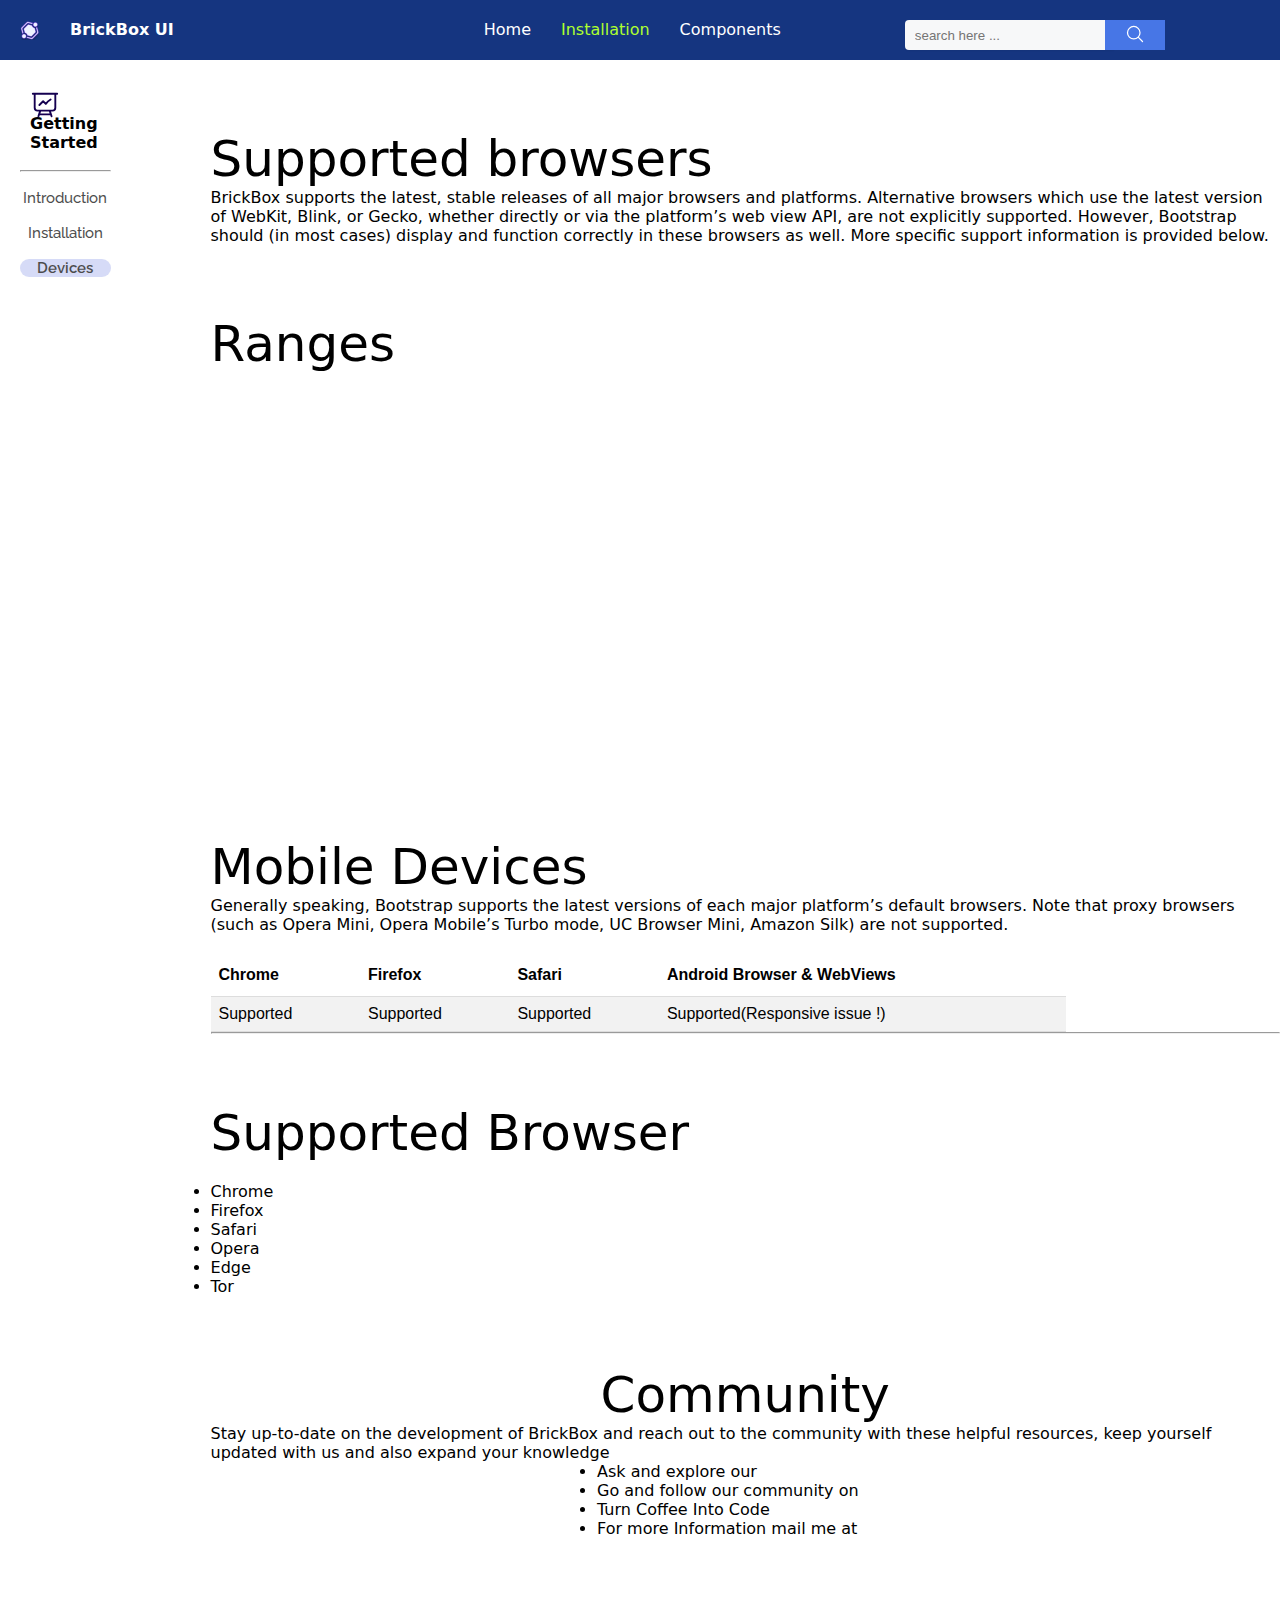
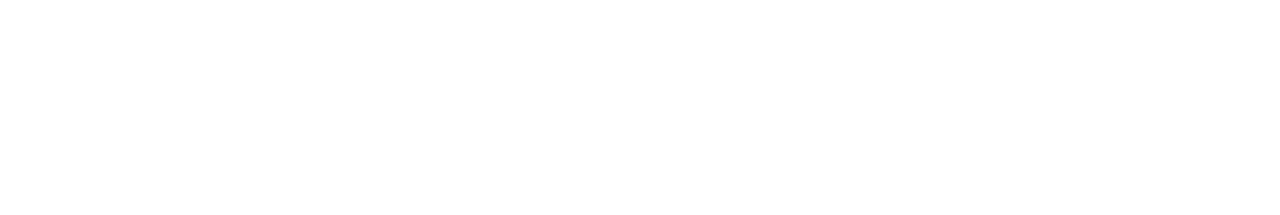
==== Devices.html @ d851321b "main" ====
<!DOCTYPE html>
<html lang="en">
<head>
    <meta charset="UTF-8">
    <meta http-equiv="X-UA-Compatible" content="IE=edge">
    <meta name="viewport" content="width=device-width, initial-scale=1.0">
    <title>Installation</title>
    <link href="styles/Install.css" rel = stylesheet>
</head>
<body>
    
    <div class="lowercontainer" id="lowercontainer">
        <ul class="flex">
            <li><img src="Images/logo.png" class="svg"></li>  
            <li class="list" style="font-weight: 700;"><bold>BrickBox UI</bold></li>
            <li class="listx" > Home</li>
            <li class="list" style="color:greenyellow" > Installation</li>
            <li class="list"> Components</li> 
            <li class="listy"><input placeholder="search here ... "></li>
            <li ><button class="searchbtn"><svg xmlns="http://www.w3.org/2000/svg" fill="none" viewBox="0 0 24 24" stroke-width="1.5" stroke="currentColor" class="svg">
                <path stroke-linecap="round" stroke-linejoin="round" d="M21 21l-5.197-5.197m0 0A7.5 7.5 0 105.196 5.196a7.5 7.5 0 0010.607 10.607z" />
              </svg>
              </button></li>
            </ul>
            </div>
        
            <div class="mobileview" id="mobileview">
                <ul class="flex">
                    <li><img src="Images/logo.png" class="mobilesvg"></li>  
                    <li class="list" style="font-weight: 700; margin-top: 7px; font-size: 20px;"><bold>BrickBox UI</bold></li>
                    <li class="list" style="margin-top: 7px;"><button class="searchbtnx" onclick="toggle()"><svg xmlns="http://www.w3.org/2000/svg" fill="none" viewBox="0 0 24 24" stroke-width="1.5" stroke="currentColor" class="svgx">
                        <path stroke-linecap="round" stroke-linejoin="round" d="M3.75 5.25h16.5m-16.5 4.5h16.5m-16.5 4.5h16.5m-16.5 4.5h16.5" />
                      </svg>
                      </button></li>
                    </ul>
                    <ul class="menubar" id="menubar">
                <li > <button onclick="closes()"  class="searchbtn"> <svg xmlns="http://www.w3.org/2000/svg" fill="none" viewBox="0 0 24 24" stroke-width="1.5" stroke="currentColor" class="svg">
                    <path stroke-linecap="round" stroke-linejoin="round" d="M6 18L18 6M6 6l12 12" />
                  </svg>
                  </button>   </li>

                        <li class="list listtop" > Home</li>
            <li class="list listtop" style="color: greenyellow;" > Installation</li>
            <li class="list listtop"> Components</li> 
                    </ul>
        
            </div>

        </div>
<div class="mainbox">
    <div class="sidebox">

<ul class="fle">
    <li class="sidelist">  <svg xmlns="http://www.w3.org/2000/svg" fill="none" viewBox="0 0 24 24" stroke-width="1.5" stroke="black" class="svg1">
        <path stroke-linecap="round" stroke-linejoin="round" d="M3.75 3v11.25A2.25 2.25 0 006 16.5h2.25M3.75 3h-1.5m1.5 0h16.5m0 0h1.5m-1.5 0v11.25A2.25 2.25 0 0118 16.5h-2.25m-7.5 0h7.5m-7.5 0l-1 3m8.5-3l1 3m0 0l.5 1.5m-.5-1.5h-9.5m0 0l-.5 1.5m.75-9l3-3 2.148 2.148A12.061 12.061 0 0116.5 7.605" />
      </svg>
        Getting Started</li>  
   <br>
    <hr>
    <a href="welcome.html" class="linksss">
    <li class="list2 ">Introduction</li></a>
    <a href="install.html" class="linksss">
      <li class="list2 ">Installation
      </li></a>
      <a href="devices.html" class="linksss">
        <li class="list2 active">Devices 
        </li></a>


</ul>


 </div>


 <div class="rightbox">


<h1 class="heropara">Supported browsers </h1>
<p1 class="btnpara">BrickBox supports the latest, stable releases of all major browsers and platforms.

  Alternative browsers which use the latest version of WebKit, Blink, or Gecko, whether directly or via the platform’s web view API, are not explicitly supported. However, Bootstrap should (in most cases) display and function correctly in these browsers as well. More specific support information is provided below.</p1>




 <h1 class="heropara"> Ranges</h1>
 <iframe
  src="https://carbon.now.sh/embed?bg=rgba%28255%2C255%2C255%2C1%29&t=base16-light&wt=none&l=htmlmixed&width=680&ds=false&dsyoff=20px&dsblur=68px&wc=true&wa=true&pv=56px&ph=56px&ln=false&fl=1&fm=Fantasque+Sans+Mono&fs=14px&lh=133%25&si=false&es=2x&wm=false&code=%2523%2520https%253A%252F%252Fgithub.com%252Fbrowserslist%252Fbrowserslist%2523readme%250A%250A%253E%253D%25200.5%2525%250Alast%25202%2520major%2520versions%250Anot%2520dead%250AChrome%2520%253E%253D%252060%250AFirefox%2520%253E%253D%252060%250AFirefox%2520ESR%250AiOS%2520%253E%253D%252012%250ASafari%2520%253E%253D%252012%250Anot%2520Explorer%2520%253C%253D%252011"
  style="width: 534px; height: 391px; border:0; transform: scale(1); overflow:hidden;"
  sandbox="allow-scripts allow-same-origin">
</iframe>


<h1 class="heropara">Mobile Devices</h1>
<p1 class="btnpara">Generally speaking, Bootstrap supports the latest versions of each major platform’s default browsers. Note that proxy browsers (such as Opera Mini, Opera Mobile’s Turbo mode, UC Browser Mini, Amazon Silk) are not supported.</p1>
<table id="tables">
  <tr>
    <th>Chrome</th>
    <th>Firefox</th>
    <th>Safari</th>
    <th>Android Browser & WebViews</th>
    
  </tr>
  <tr>
  <td>Supported</td>
  <td>Supported</td>
  <td>Supported</td>
  <td>Supported(Responsive issue !)</td>
    
  </tr>
  <tr>
      </tr>
  </table>
<hr>
<h1 class="heropara">Supported Browser</h1>
<ul style = "margin-top: 20px;">
<li class="btnpara">Chrome</li>
<li class="btnpara  ">Firefox</li>
<li class="btnpara">Safari</li>
<li class="btnpara">Opera</li>
<li class="btnpara">Edge</li>
<li class="btnpara">Tor</li>

</ul>
<div class="item2">
  <h1 class="heropara"> Community</h1>
  <p1 class="btnpara"> Stay up-to-date on the development of BrickBox and reach out to the community with these helpful resources, keep yourself updated with us and also expand your knowledge</p1>
  <ul class="btnpara">
      <li class="listy">Ask and explore our  <a href="https://github.com/sakshamvedi/brickbox" class="link">GitHub</a></li>
      <li class="listy">Go and follow our community on <a href="https://www.linkedin.com/company/hackscript/">Linkedin</a></li>
      <li class="listy"> Turn Coffee Into Code</li>
      <li class="listy"> For more Information mail me at <a href="mailto:sakshamvedi@gmail.com">sakshamvedi</a></li>
  </ul>

  <a href="https://www.linkedin.com/company/hackscript/">
      <img src="Images/linkedin.gif" class="imgy">
  </a>
</div>



</div>




</body>
</html>
---- styles/Install.css ----
@import url('https://fonts.googleapis.com/css2?family=Raleway&display=swap');

*{
    margin: 0px;
    padding: 0px;
}

.lowercontainer
{   
    background-color: #153580;
    color: white;
    width: 100%;
    height: 60px;   
    
}
.flex{
    display: flex;
    list-style: none;
    padding: 20px;
}
.list{
    margin-left: 30px;
    font-family: system-ui, -apple-system, BlinkMacSystemFont, 'Segoe UI', Roboto, Oxygen, Ubuntu, Cantarell, 'Open Sans', 'Helvetica Neue', sans-serif;
}

.listx{
    margin-left: 25%;
    font-family: system-ui, -apple-system, BlinkMacSystemFont, 'Segoe UI', Roboto, Oxygen, Ubuntu, Cantarell, 'Open Sans', 'Helvetica Neue', sans-serif;
}


.list:hover{
     color: #38E54D;
     cursor: pointer;
    
}

.listy{
    margin-left: 10%;
    font-family: system-ui, -apple-system, BlinkMacSystemFont, 'Segoe UI', Roboto, Oxygen, Ubuntu, Cantarell, 'Open Sans', 'Helvetica Neue', sans-serif;
}

input{
    background: #F7F8F9;
    padding-left: 5%;
box-shadow: 0px 1px 2px rgba(0, 0, 0, 0.05);
border-radius: 4px;
border: none;
width: 200px;
height: 30px;
}

.searchbtn{
    border: none;
    width: 60px;
height: 30px;
    background: #4776E6;
    color: white;
}
.searchbtnx{
    border: none;
    width: 60px;
height: 30px;
    background:#153580;
    color: white;
}
.svgx{
    width: 60px;
height: 30px;
}

#mobileview{
    display: none;
}

.mobileview{
    background-color: #153580;
    color: #dfe8ff;
    height: fit-content;
    width: 100%;
    box-shadow: rgba(255, 255, 255, 0.1) 0px 1px 1px 0px inset, rgba(50, 50, 93, 0.25) 0px 50px 100px -20px, rgba(0, 0, 0, 0.3) 0px 30px 60px -30px;
}

.mobilesvg{
    height: 40px;
    width: 40px;
    margin-left: 60px;
 
}
.svg{
    height: 20px;
    width: 20px;
    color: white;
    font-family: system-ui, -apple-system, BlinkMacSystemFont, 'Segoe UI', Roboto, Oxygen, Ubuntu, Cantarell, 'Open Sans', 'Helvetica Neue', sans-serif;
}


#menubar{
    display: none;
}



.menubar{
    list-style: none;
     display: flex;
     padding-left: 100px;
     transition: 1.5s;
}

.listtop{
    margin-top: 10px;
}

.herocontainer{
    display: flex;
    flex-wrap: wrap;
}

@media only screen and (max-width: 600px) {

    #lowercontainer{
        display: none;
    
    }
    #uppercontainer{
        display: none;
    }
    
    #mobileview{
        display: block;
    }
}    


.mainbox{
    display: flex;
    background-color: white;
  
}

.sidebox{
    background-color: white;
    display: flex;
    flex-direction: column;
    width: 30%;
    overflow-y: scroll;
}
.itembox{
    width: 100%;
    height: fit-content;
    margin-left: 50px;
}


.fle{
    margin: 20px;
    display: block;
    list-style-type: none;
    
}

.sidelist{
    font-weight: 600;
    margin-left: 10px;

    font-family: system-ui, -apple-system, BlinkMacSystemFont, 'Segoe UI', Roboto, Oxygen, Ubuntu, Cantarell, 'Open Sans', 'Helvetica Neue', sans-serif;
}

.svg1{
    height: 30px;
     position: relative;
     top: 10px;
   stroke: #150050;
}
.list2{
    display: flex;
    flex-direction: column;
    align-items: center;
    justify-content: center;
    margin-top: 17px;
    font-size:15px;
    font-weight: 500;
    opacity: 0.7;
    font-family: 'Raleway', sans-serif;
}
.list2:hover{
    background-color: #c6cdf4;
     color:black;
     height: 20px;
     border-radius: 20px;
     cursor: pointer;
}


.intro{

    margin-left: 20%;
}

.img{
    height: 250px;
    width: 250px;
}



.item1{
    display: flex;
    
}
.heropara{
    margin-top: 70px;
    font-size: 50px;
    font-weight: 300;
    font-family: system-ui, -apple-system, BlinkMacSystemFont, 'Segoe UI', Roboto, Oxygen, Ubuntu, Cantarell, 'Open Sans', 'Helvetica Neue', sans-serif;
}

.btnpara{
    font-weight: 200;
    font-family: system-ui, -apple-system, BlinkMacSystemFont, 'Segoe UI', Roboto, Oxygen, Ubuntu, Cantarell, 'Open Sans', 'Helvetica Neue', sans-serif;
}
.item2{
    align-items: center;
    display: flex;
    flex-direction: column;
    align-items: center;
    justify-content: center;
    width: 100%;
}


.active{
    background-color: #c6cdf4;
    font-weight: 600;
    border-radius: 20px;
}

.imgx{
    margin-left: 20%;
}

.imgy{
    
    height: 150px;
    padding: 2px;
    margin-top: 20px;
}

.listy1{
    margin-left: -20px;
    font-weight: 200;
    font-family: 'Trebuchet MS', 'Lucida Sans Unicode', 'Lucida Grande', 'Lucida Sans', Arial, sans-serif;
}


.rightbox{
     margin-left: 80px;
     margin-bottom: 80px;
     
}
.flexm{
    margin-top: 20px;
}

.linksss{
    color: black;
    text-decoration: none;
}

#tables {
    margin-top: 20px;
    font-family: 'Trebuchet MS', 'Lucida Sans Unicode', 'Lucida Grande', 'Lucida Sans', Arial, sans-serif;
    border-collapse: collapse;
    width: 80%;
  }
  
  #tables td, #tables th {
    border-bottom: 1px solid #ddd;
    padding: 8px;
  }
  
  #tables tr:nth-child(even){background-color: #f2f2f2;}
  
  #tables tr:hover {background-color: #ddd;}
  
  #tables th {
    padding-top: 12px;
    padding-bottom: 12px;
    text-align: left;   
    color: black;
  }


a{
    color: white;
    text-decoration: none;
}

.active1{
    font-weight: 500;
}
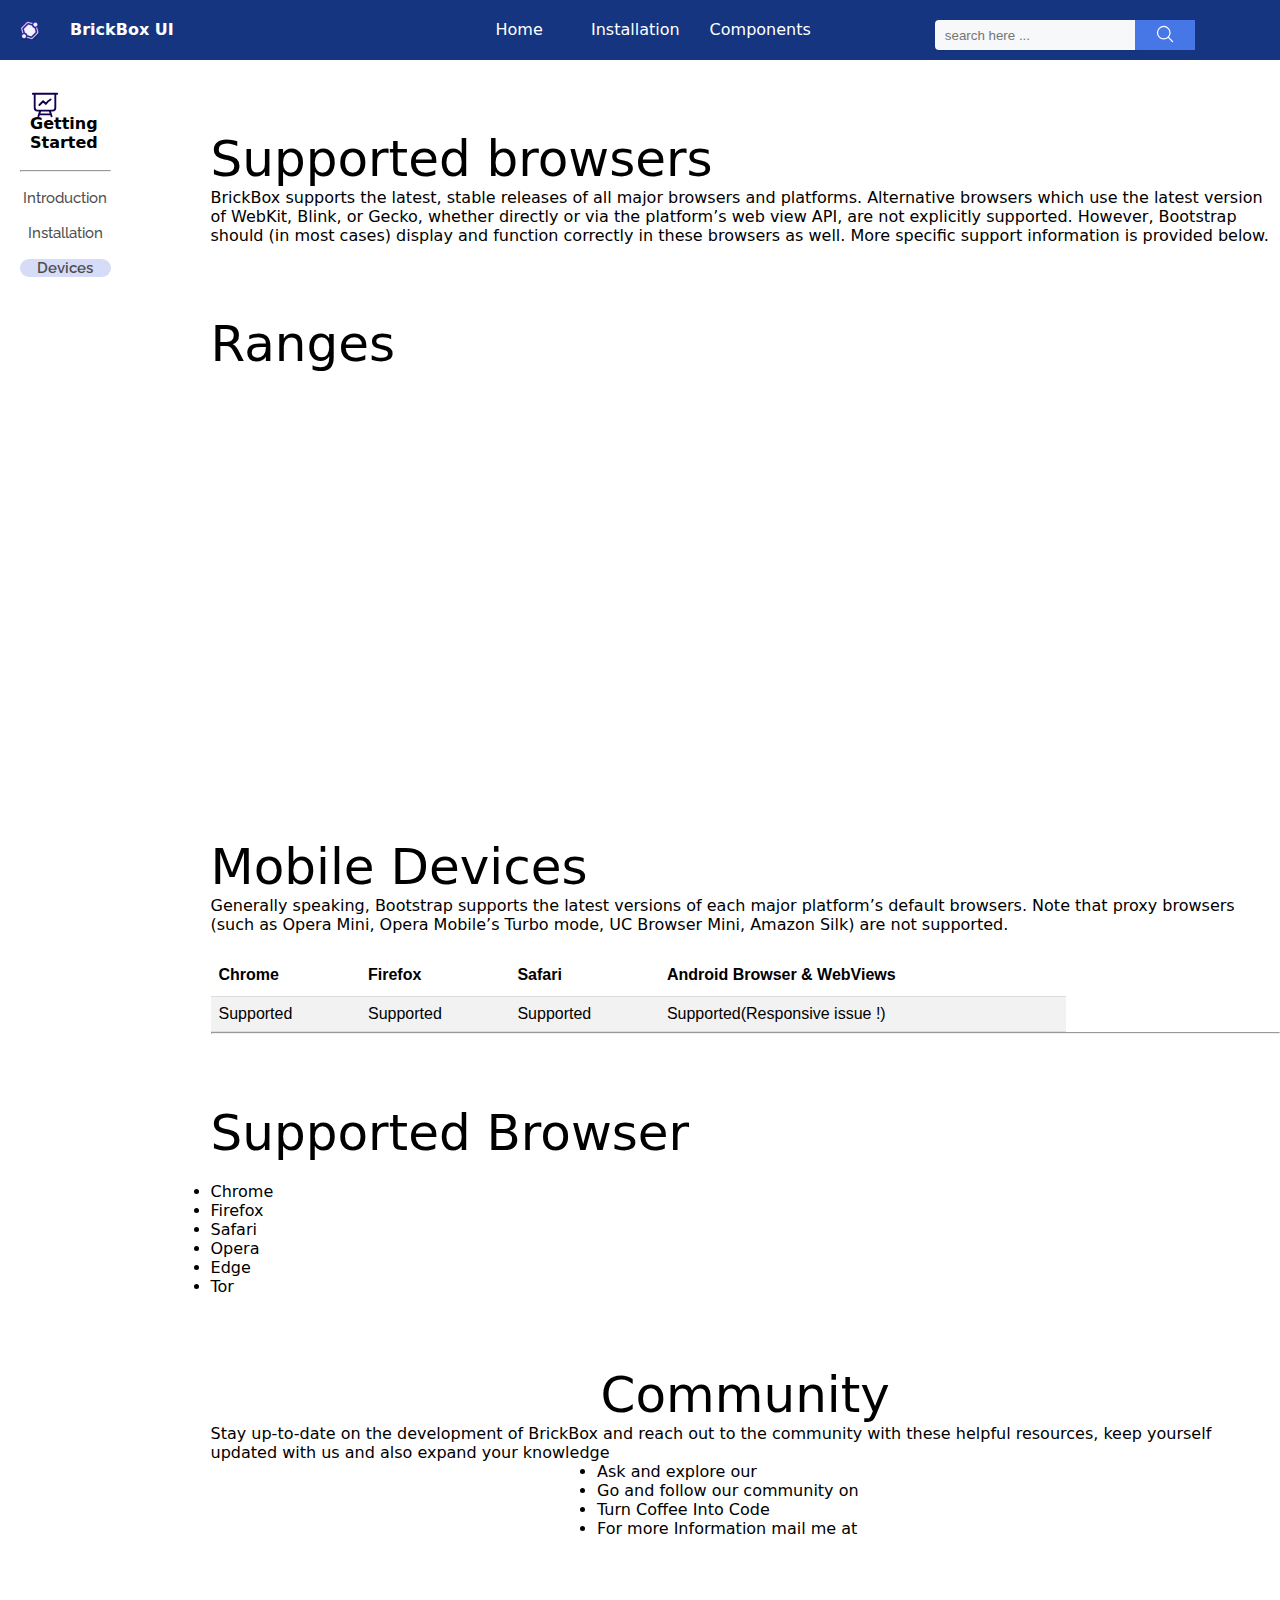
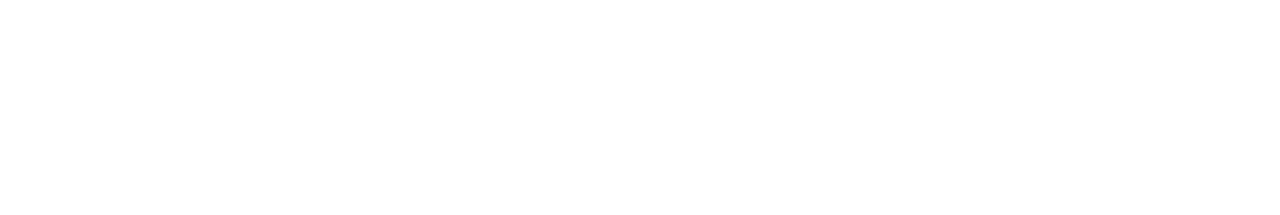
==== commit 54e56d53: "main" ====
--- a/Devices.html
+++ b/Devices.html
@@ -13,8 +13,10 @@
         <ul class="flex">
             <li><img src="Images/logo.png" class="svg"></li>  
             <li class="list" style="font-weight: 700;"><bold>BrickBox UI</bold></li>
-            <li class="listx" > Home</li>
-            <li class="list" style="color:greenyellow" > Installation</li>
+            <a href="index.html" class="listx">
+              <li class="listx" > Home</li></a>
+              <a href="welcome.html" class="list">
+              <li class="list" > Installation</li></a>
             <li class="list"> Components</li> 
             <li class="listy"><input placeholder="search here ... "></li>
             <li ><button class="searchbtn"><svg xmlns="http://www.w3.org/2000/svg" fill="none" viewBox="0 0 24 24" stroke-width="1.5" stroke="currentColor" class="svg">
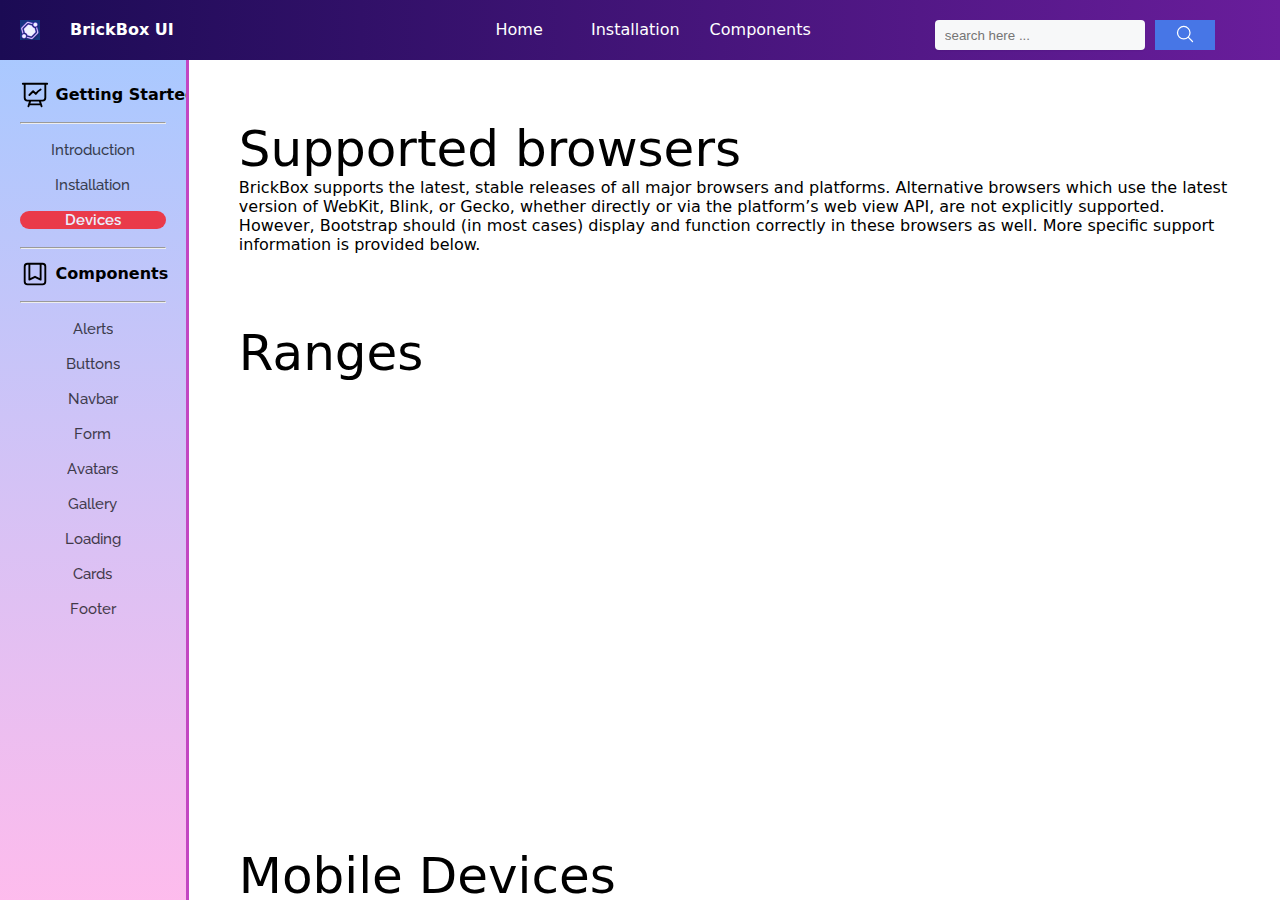
==== commit 45dbb1d7: "main" ====
--- a/Devices.html
+++ b/Devices.html
@@ -4,78 +4,133 @@
     <meta charset="UTF-8">
     <meta http-equiv="X-UA-Compatible" content="IE=edge">
     <meta name="viewport" content="width=device-width, initial-scale=1.0">
-    <title>Installation</title>
+    <link rel="preconnect" href="https://fonts.gstatic.com" crossorigin>
     <link href="styles/Install.css" rel = stylesheet>
+    <title>Testing</title>
+   
 </head>
 <body>
-    
-    <div class="lowercontainer" id="lowercontainer">
-        <ul class="flex">
-            <li><img src="Images/logo.png" class="svg"></li>  
-            <li class="list" style="font-weight: 700;"><bold>BrickBox UI</bold></li>
-            <a href="index.html" class="listx">
-              <li class="listx" > Home</li></a>
-              <a href="welcome.html" class="list">
-              <li class="list" > Installation</li></a>
-            <li class="list"> Components</li> 
-            <li class="listy"><input placeholder="search here ... "></li>
-            <li ><button class="searchbtn"><svg xmlns="http://www.w3.org/2000/svg" fill="none" viewBox="0 0 24 24" stroke-width="1.5" stroke="currentColor" class="svg">
-                <path stroke-linecap="round" stroke-linejoin="round" d="M21 21l-5.197-5.197m0 0A7.5 7.5 0 105.196 5.196a7.5 7.5 0 0010.607 10.607z" />
-              </svg>
-              </button></li>
-            </ul>
+    <!DOCTYPE html>
+    <html lang="en">
+    <head>
+        <meta charset="UTF-8">
+        <meta http-equiv="X-UA-Compatible" content="IE=edge">
+        <meta name="viewport" content="width=device-width, initial-scale=1.0">
+        <title>Installation</title>
+        <link href="styles/Install.css" rel = stylesheet>
+    </head>
+    <body>
+        
+        <div class="lowercontainer" id="lowercontainer">
+            <ul class="flex">
+                <li><img src="Images/logo.png" class="svg"></li>  
+                <li class="list" style="font-weight: 700;"><bold>BrickBox UI</bold></li>
+                <a href="index.html" class="listx">
+                  <li class="listx" > Home</li></a>
+                  <a href="welcome.html" class="list">
+                  <li class="list" > Installation</li></a>
+                <li class="list"> Components</li> 
+                <li class="listy"><input placeholder="search here ... "></li>
+                <li ><button class="searchbtn"><svg xmlns="http://www.w3.org/2000/svg" fill="none" viewBox="0 0 24 24" stroke-width="1.5" stroke="currentColor" class="svg">
+                    <path stroke-linecap="round" stroke-linejoin="round" d="M21 21l-5.197-5.197m0 0A7.5 7.5 0 105.196 5.196a7.5 7.5 0 0010.607 10.607z" />
+                  </svg>
+                  </button></li>
+                </ul>
+                </div>
+            
+                <div class="mobileview" id="mobileview">
+                    <ul class="flex">
+                        <li><img src="Images/logo.png" class="mobilesvg"></li>  
+                        <li class="list" style="font-weight: 700; margin-top: 7px; font-size: 20px;"><bold>BrickBox UI</bold></li>
+                        <li class="list" style="margin-top: 7px;"><button class="searchbtnx" onclick="toggle()"><svg xmlns="http://www.w3.org/2000/svg" fill="none" viewBox="0 0 24 24" stroke-width="1.5" stroke="currentColor" class="svgx">
+                            <path stroke-linecap="round" stroke-linejoin="round" d="M3.75 5.25h16.5m-16.5 4.5h16.5m-16.5 4.5h16.5m-16.5 4.5h16.5" />
+                          </svg>
+                          </button></li>
+                        </ul>
+                        <ul class="menubar" id="menubar">
+                    <li > <button onclick="closes()"  class="searchbtn"> <svg xmlns="http://www.w3.org/2000/svg" fill="none" viewBox="0 0 24 24" stroke-width="1.5" stroke="currentColor" class="svg">
+                        <path stroke-linecap="round" stroke-linejoin="round" d="M6 18L18 6M6 6l12 12" />
+                      </svg>
+                      </button>   </li>
+    
+                            <li class="list listtop" > Home</li>
+                <li class="list listtop" style="color: greenyellow;" > Installation</li>
+                <li class="list listtop"> Components</li> 
+                        </ul>
+            
+                </div>
+    
             </div>
-        
-            <div class="mobileview" id="mobileview">
-                <ul class="flex">
-                    <li><img src="Images/logo.png" class="mobilesvg"></li>  
-                    <li class="list" style="font-weight: 700; margin-top: 7px; font-size: 20px;"><bold>BrickBox UI</bold></li>
-                    <li class="list" style="margin-top: 7px;"><button class="searchbtnx" onclick="toggle()"><svg xmlns="http://www.w3.org/2000/svg" fill="none" viewBox="0 0 24 24" stroke-width="1.5" stroke="currentColor" class="svgx">
-                        <path stroke-linecap="round" stroke-linejoin="round" d="M3.75 5.25h16.5m-16.5 4.5h16.5m-16.5 4.5h16.5m-16.5 4.5h16.5" />
-                      </svg>
-                      </button></li>
-                    </ul>
-                    <ul class="menubar" id="menubar">
-                <li > <button onclick="closes()"  class="searchbtn"> <svg xmlns="http://www.w3.org/2000/svg" fill="none" viewBox="0 0 24 24" stroke-width="1.5" stroke="currentColor" class="svg">
-                    <path stroke-linecap="round" stroke-linejoin="round" d="M6 18L18 6M6 6l12 12" />
-                  </svg>
-                  </button>   </li>
-
-                        <li class="list listtop" > Home</li>
-            <li class="list listtop" style="color: greenyellow;" > Installation</li>
-            <li class="list listtop"> Components</li> 
-                    </ul>
-        
-            </div>
-
-        </div>
-<div class="mainbox">
-    <div class="sidebox">
-
-<ul class="fle">
-    <li class="sidelist">  <svg xmlns="http://www.w3.org/2000/svg" fill="none" viewBox="0 0 24 24" stroke-width="1.5" stroke="black" class="svg1">
-        <path stroke-linecap="round" stroke-linejoin="round" d="M3.75 3v11.25A2.25 2.25 0 006 16.5h2.25M3.75 3h-1.5m1.5 0h16.5m0 0h1.5m-1.5 0v11.25A2.25 2.25 0 0118 16.5h-2.25m-7.5 0h7.5m-7.5 0l-1 3m8.5-3l1 3m0 0l.5 1.5m-.5-1.5h-9.5m0 0l-.5 1.5m.75-9l3-3 2.148 2.148A12.061 12.061 0 0116.5 7.605" />
-      </svg>
-        Getting Started</li>  
-   <br>
-    <hr>
-    <a href="welcome.html" class="linksss">
-    <li class="list2 ">Introduction</li></a>
-    <a href="install.html" class="linksss">
-      <li class="list2 ">Installation
-      </li></a>
-      <a href="devices.html" class="linksss">
-        <li class="list2 active">Devices 
-        </li></a>
-
-
-</ul>
-
-
- </div>
-
-
- <div class="rightbox">
+    <div class="mainbox">
+        <div class="sidebox">
+    
+    <ul class="fle">
+        <li class="sidelist">  <svg xmlns="http://www.w3.org/2000/svg" fill="none" viewBox="0 0 24 24" stroke-width="1.5" stroke="black" class="svg1">
+            <path stroke-linecap="round" stroke-linejoin="round" d="M3.75 3v11.25A2.25 2.25 0 006 16.5h2.25M3.75 3h-1.5m1.5 0h16.5m0 0h1.5m-1.5 0v11.25A2.25 2.25 0 0118 16.5h-2.25m-7.5 0h7.5m-7.5 0l-1 3m8.5-3l1 3m0 0l.5 1.5m-.5-1.5h-9.5m0 0l-.5 1.5m.75-9l3-3 2.148 2.148A12.061 12.061 0 0116.5 7.605" />
+          </svg>
+            Getting Started</li>  
+       <br>
+        <hr>
+        <a href="welcome.html" class="linksss">
+        <li class="list2 ">Introduction</li></a>
+        <a href="install.html" class="linksss">
+          <li class="list2 ">Installation
+          </li></a>
+          <a href="devices.html" class="linksss">
+            <li class="list2 active ">Devices 
+            </li></a>
+            <br>
+            <hr>
+            <li class="sidelist">  <svg xmlns="http://www.w3.org/2000/svg" fill="none" viewBox="0 0 24 24" stroke-width="1.5" stroke="currentColor" class="svg1">
+              <path stroke-linecap="round" stroke-linejoin="round" d="M16.5 3.75V16.5L12 14.25 7.5 16.5V3.75m9 0H18A2.25 2.25 0 0120.25 6v12A2.25 2.25 0 0118 20.25H6A2.25 2.25 0 013.75 18V6A2.25 2.25 0 016 3.75h1.5m9 0h-9" />
+            </svg>
+            
+              Components</li>  
+         <br>
+          <hr>
+          <a href="alerts.html" class="linksss">
+            <li class="list2">Alerts 
+            </li></a>
+            <a href="badges.html" class="linksss">
+                <li class="list2">Buttons
+                </li></a>
+            </a>
+          <a href="Navbar.html" class="linksss">
+                <li class="list2 ">Navbar
+                </li></a>
+            </a>
+<a href="Forms.html" class="linksss">
+                <li class="list2 ">Form
+                </li></a>
+            </a>
+            <a href="avatar.html" class="linksss">
+                <li class="list2   ">Avatars
+                </li></a>
+            </a>
+            
+            <a href="gallary.html" class="linksss">
+                <li class="list2">Gallery
+                </li></a>
+            </a>
+            <a href="Loading.html" class="linksss">
+                <li class="list2">Loading
+                </li></a>
+            </a>
+            <a href="cards.html" class="linksss">
+                <li class="list2 ">Cards
+                </li></a>
+            </a>
+            <a href="Footer.html" class="linksss">
+                <li class="list2">Footer
+                </li>
+            </a>
+            
+            
+    </ul>
+    
+    
+     </div>
+     <div class="rightbox">
 
 
 <h1 class="heropara">Supported browsers </h1>
--- a/styles/Install.css
+++ b/styles/Install.css
@@ -5,9 +5,11 @@
     padding: 0px;
 }
 
+
+
 .lowercontainer
 {   
-    background-color: #153580;
+    background-image: linear-gradient(to right, #1b0b54, rgb(105, 29, 155));
     color: white;
     width: 100%;
     height: 60px;   
@@ -18,6 +20,9 @@
     list-style: none;
     padding: 20px;
 }
+
+
+
 .list{
     margin-left: 30px;
     font-family: system-ui, -apple-system, BlinkMacSystemFont, 'Segoe UI', Roboto, Oxygen, Ubuntu, Cantarell, 'Open Sans', 'Helvetica Neue', sans-serif;
@@ -136,34 +141,49 @@
 .mainbox{
     display: flex;
     background-color: white;
-  
+    position: absolute;
+    width: 100%;
+    top: 50px;
+    
+    bottom: 0;
+    z-index: -1;
+    overflow: hidden;
+    
 }
 
 .sidebox{
-    background-color: white;
-    display: flex;
-    flex-direction: column;
-    width: 30%;
-    overflow-y: scroll;
+    color: black;
+    display: block;
+    border-right: 3px solid;
+    max-height: calc(100vh - 2rem);
+      overflow-y: auto;
+
+    border-color: #C346C2;
+    background-image: linear-gradient(180deg, #A9C9FF 0%, #FFBBEC 100%);
+     height: 100vh;
 }
 .itembox{
     width: 100%;
     height: fit-content;
     margin-left: 50px;
+
+   
 }
 
 
 .fle{
     margin: 20px;
-    display: block;
-    list-style-type: none;
+    list-style: none;
+    justify-content: center;
+
+    
     
 }
 
 .sidelist{
     font-weight: 600;
-    margin-left: 10px;
-
+    width: 200px;
+    font-size: 100;
     font-family: system-ui, -apple-system, BlinkMacSystemFont, 'Segoe UI', Roboto, Oxygen, Ubuntu, Cantarell, 'Open Sans', 'Helvetica Neue', sans-serif;
 }
 
@@ -171,23 +191,24 @@
     height: 30px;
      position: relative;
      top: 10px;
-   stroke: #150050;
+   stroke:black;
 }
 .list2{
+   overflow-y: scroll;
+    margin-top: 17px;
+    list-style-type: none;
     display: flex;
     flex-direction: column;
     align-items: center;
-    justify-content: center;
-    margin-top: 17px;
     font-size:15px;
     font-weight: 500;
     opacity: 0.7;
     font-family: 'Raleway', sans-serif;
 }
 .list2:hover{
-    background-color: #c6cdf4;
+    background-color: white;
      color:black;
-     height: 20px;
+   
      border-radius: 20px;
      cursor: pointer;
 }
@@ -207,6 +228,7 @@
 
 .item1{
     display: flex;
+    padding-left: 20px;
     
 }
 .heropara{
@@ -227,11 +249,13 @@
     align-items: center;
     justify-content: center;
     width: 100%;
+    padding-left: 20px;
 }
 
 
 .active{
-    background-color: #c6cdf4;
+    background-color: red;
+    color: white;
     font-weight: 600;
     border-radius: 20px;
 }
@@ -255,9 +279,11 @@
 
 
 .rightbox{
-     margin-left: 80px;
-     margin-bottom: 80px;
-     
+    background-color: rgba(rgb(97, 57, 113), green, blue, 0.8);
+     margin-left: 50px;
+     width: 100%;
+     margin-right: 50px;
+     overflow-y: scroll; 
 }
 .flexm{
     margin-top: 20px;
@@ -269,10 +295,12 @@
 }
 
 #tables {
+  
     margin-top: 20px;
     font-family: 'Trebuchet MS', 'Lucida Sans Unicode', 'Lucida Grande', 'Lucida Sans', Arial, sans-serif;
     border-collapse: collapse;
     width: 80%;
+    color: black;
   }
   
   #tables td, #tables th {
@@ -291,6 +319,11 @@
     color: black;
   }
 
+#tables a {
+    color: red;
+    text-decoration: underline;
+}
+
 
 a{
     color: white;
@@ -299,4 +332,1485 @@
 
 .active1{
     font-weight: 500;
-}+}
+
+.item2 a{
+    color: red;
+}
+
+
+.alert {
+    padding: 20px;
+    background-color: #ffcfcc;
+    border: 1px solid #f44336;
+    border-left: 9px solid #f44336;
+    color: #f44336;
+    opacity: 0.83;
+    transition: opacity 0.6s;
+    margin-bottom: 15px;
+    border-radius: 6px;
+}
+
+/* Alert Success */
+.alert.success {
+    border: 1px solid #04AA6D;
+    border-left: 9px solid #04AA6D;
+    background-color: #a3ffdd;
+    color: #04AA6D;
+}
+
+/* Alert Info */
+.alert.info {
+    border: 1px solid #2196F3;
+    border-left: 9px solid #2196F3;
+    background-color: #c3d9eb;
+    color: #2196F3;
+}
+
+/* Alert Warning */
+.alert.warning {
+    border: 1px solid #ff9800;
+    border-left: 9px solid #ff9800;
+    background-color: #ffe1b5;
+    color: #ff9800;
+}
+
+/* Closebtn */
+.closebtn {
+    padding-left: 15px;
+    color: #f44336;
+    font-weight: bold;
+    float: right;
+    line-height: 18px;
+    cursor: pointer;
+    transition: 0.5s;
+    font-size: 23px;
+}
+
+/* Closebtn Success */
+.closebtn.success {
+    padding-left: 15px;
+    color: #04AA6D;
+    font-weight: bold;
+    float: right;
+    line-height: 18px;
+    cursor: pointer;
+    transition: 0.5s;
+    font-size: 23px;
+}
+
+/* Closebtn Info */
+.closebtn.info {
+    padding-left: 15px;
+    color: #2196F3;
+    font-weight: bold;
+    float: right;
+    line-height: 18px;
+    cursor: pointer;
+    transition: 0.5s;
+    font-size: 23px;
+}
+
+/* Closebtn Warning */
+.closebtn.warning {
+    padding-left: 15px;
+    color: #ff9800;
+    font-weight: bold;
+    float: right;
+    line-height: 18px;
+    cursor: pointer;
+    transition: 0.5s;
+    font-size: 23px;
+}
+
+.closebtn:hover {
+    transform: scale(1.3);
+}
+
+
+
+button {
+    margin-right: 20px;
+    margin-left: 20px;
+    margin-bottom: 20px;
+  }
+  .custom-btn {
+    width: 130px;
+    height: 40px;
+    color: #fff;
+    border-radius: 5px;
+    font-family: 'Lato', sans-serif;
+    font-weight: 500;
+    background: transparent;
+    cursor: pointer;
+    transition: all 0.3s ease;
+    position: relative;
+    display: inline-block;
+     box-shadow:inset 2px 2px 2px 0px rgba(255,255,255,.5),
+     7px 7px 20px 0px rgba(0,0,0,.1),
+     4px 4px 5px 0px rgba(0,0,0,.1);
+    outline: none;
+  }
+  
+  /* 1 */
+  .btn-1 {
+    background: rgb(6,14,131);
+    background: linear-gradient(0deg, rgba(6,14,131,1) 0%, rgba(12,25,180,1) 100%);
+    border: none;
+  }
+  .btn-1:hover {
+     background: rgb(0,3,255);
+  background: linear-gradient(0deg, rgba(0,3,255,1) 0%, rgba(2,126,251,1) 100%);
+  }
+  
+  /* 2 */
+  .btn-2 {
+    background: rgb(96,9,240);
+    background: linear-gradient(0deg, rgba(96,9,240,1) 0%, rgba(129,5,240,1) 100%);
+    border: none;
+    
+  }
+  .btn-2:before {
+    height: 0%;
+    width: 2px;
+  }
+  .btn-2:hover {
+    box-shadow:  4px 4px 6px 0 rgba(255,255,255,.5),
+                -4px -4px 6px 0 rgba(116, 125, 136, .5), 
+      inset -4px -4px 6px 0 rgba(255,255,255,.2),
+      inset 4px 4px 6px 0 rgba(0, 0, 0, .4);
+  }
+  
+  
+  /* 3 */
+  .btn-3 {
+    background: rgb(0,172,238);
+  background: linear-gradient(0deg, rgba(0,172,238,1) 0%, rgba(2,126,251,1) 100%);
+    width: 130px;
+    height: 40px;
+    line-height: 42px;
+    padding: 0;
+    border: none;
+    
+  }
+  .btn-3 span {
+    position: relative;
+    display: block;
+    width: 100%;
+    height: 100%;
+  }
+  .btn-3:before,
+  .btn-3:after {
+    position: absolute;
+    content: "";
+    right: 0;
+    top: 0;
+     background: rgba(2,126,251,1);
+    transition: all 0.3s ease;
+  }
+  .btn-3:before {
+    height: 0%;
+    width: 2px;
+  }
+  .btn-3:after {
+    width: 0%;
+    height: 2px;
+  }
+  .btn-3:hover{
+     background: transparent;
+    box-shadow: none;
+  }
+  .btn-3:hover:before {
+    height: 100%;
+  }
+  .btn-3:hover:after {
+    width: 100%;
+  }
+  .btn-3 span:hover{
+     color: rgba(2,126,251,1);
+  }
+  .btn-3 span:before,
+  .btn-3 span:after {
+    position: absolute;
+    content: "";
+    left: 0;
+    bottom: 0;
+     background: rgba(2,126,251,1);
+    transition: all 0.3s ease;
+  }
+  .btn-3 span:before {
+    width: 2px;
+    height: 0%;
+  }
+  .btn-3 span:after {
+    width: 0%;
+    height: 2px;
+  }
+  .btn-3 span:hover:before {
+    height: 100%;
+  }
+  .btn-3 span:hover:after {
+    width: 100%;
+  }
+  
+  /* 4 */
+  .btn-4 {
+    background-color: #4dccc6;
+  background-image: linear-gradient(315deg, #4dccc6 0%, #96e4df 74%);
+    line-height: 42px;
+    padding: 0;
+    border: none;
+  }
+  .btn-4:hover{
+    background-color: #89d8d3;
+  background-image: linear-gradient(315deg, #89d8d3 0%, #03c8a8 74%);
+  }
+  .btn-4 span {
+    position: relative;
+    display: block;
+    width: 100%;
+    height: 100%;
+  }
+  .btn-4:before,
+  .btn-4:after {
+    position: absolute;
+    content: "";
+    right: 0;
+    top: 0;
+     box-shadow:  4px 4px 6px 0 rgba(255,255,255,.9),
+                -4px -4px 6px 0 rgba(116, 125, 136, .2), 
+      inset -4px -4px 6px 0 rgba(255,255,255,.9),
+      inset 4px 4px 6px 0 rgba(116, 125, 136, .3);
+    transition: all 0.3s ease;
+  }
+  .btn-4:before {
+    height: 0%;
+    width: .1px;
+  }
+  .btn-4:after {
+    width: 0%;
+    height: .1px;
+  }
+  .btn-4:hover:before {
+    height: 100%;
+  }
+  .btn-4:hover:after {
+    width: 100%;
+  }
+  .btn-4 span:before,
+  .btn-4 span:after {
+    position: absolute;
+    content: "";
+    left: 0;
+    bottom: 0;
+    box-shadow:  4px 4px 6px 0 rgba(255,255,255,.9),
+                -4px -4px 6px 0 rgba(116, 125, 136, .2), 
+      inset -4px -4px 6px 0 rgba(255,255,255,.9),
+      inset 4px 4px 6px 0 rgba(116, 125, 136, .3);
+    transition: all 0.3s ease;
+  }
+  .btn-4 span:before {
+    width: .1px;
+    height: 0%;
+  }
+  .btn-4 span:after {
+    width: 0%;
+    height: .1px;
+  }
+  .btn-4 span:hover:before {
+    height: 100%;
+  }
+  .btn-4 span:hover:after {
+    width: 100%;
+  }
+  
+  /* 5 */
+  .btn-5 {
+    width: 130px;
+    height: 40px;
+    line-height: 42px;
+    padding: 0;
+    border: none;
+    background: rgb(255,27,0);
+  background: linear-gradient(0deg, rgba(255,27,0,1) 0%, rgba(251,75,2,1) 100%);
+  }
+  .btn-5:hover {
+    color: #f0094a;
+    background: transparent;
+     box-shadow:none;
+  }
+  .btn-5:before,
+  .btn-5:after{
+    content:'';
+    position:absolute;
+    top:0;
+    right:0;
+    height:2px;
+    width:0;
+    background: #f0094a;
+    box-shadow:
+     -1px -1px 5px 0px #fff,
+     7px 7px 20px 0px #0003,
+     4px 4px 5px 0px #0002;
+    transition:400ms ease all;
+  }
+  .btn-5:after{
+    right:inherit;
+    top:inherit;
+    left:0;
+    bottom:0;
+  }
+  .btn-5:hover:before,
+  .btn-5:hover:after{
+    width:100%;
+    transition:800ms ease all;
+  }
+  
+  
+  /* 6 */
+  .btn-6 {
+    background: rgb(247,150,192);
+  background: radial-gradient(circle, rgba(247,150,192,1) 0%, rgba(118,174,241,1) 100%);
+    line-height: 42px;
+    padding: 0;
+    border: none;
+  }
+  .btn-6 span {
+    position: relative;
+    display: block;
+    width: 100%;
+    height: 100%;
+  }
+  .btn-6:before,
+  .btn-6:after {
+    position: absolute;
+    content: "";
+    height: 0%;
+    width: 1px;
+   box-shadow:
+     -1px -1px 20px 0px rgba(255,255,255,1),
+     -4px -4px 5px 0px rgba(255,255,255,1),
+     7px 7px 20px 0px rgba(0,0,0,.4),
+     4px 4px 5px 0px rgba(0,0,0,.3);
+  }
+  .btn-6:before {
+    right: 0;
+    top: 0;
+    transition: all 500ms ease;
+  }
+  .btn-6:after {
+    left: 0;
+    bottom: 0;
+    transition: all 500ms ease;
+  }
+  .btn-6:hover{
+    background: transparent;
+    color: #76aef1;
+    box-shadow: none;
+  }
+  .btn-6:hover:before {
+    transition: all 500ms ease;
+    height: 100%;
+  }
+  .btn-6:hover:after {
+    transition: all 500ms ease;
+    height: 100%;
+  }
+  .btn-6 span:before,
+  .btn-6 span:after {
+    position: absolute;
+    content: "";
+    box-shadow:
+     -1px -1px 20px 0px rgba(255,255,255,1),
+     -4px -4px 5px 0px rgba(255,255,255,1),
+     7px 7px 20px 0px rgba(0,0,0,.4),
+     4px 4px 5px 0px rgba(0,0,0,.3);
+  }
+  .btn-6 span:before {
+    left: 0;
+    top: 0;
+    width: 0%;
+    height: .5px;
+    transition: all 500ms ease;
+  }
+  .btn-6 span:after {
+    right: 0;
+    bottom: 0;
+    width: 0%;
+    height: .5px;
+    transition: all 500ms ease;
+  }
+  .btn-6 span:hover:before {
+    width: 100%;
+  }
+  .btn-6 span:hover:after {
+    width: 100%;
+  }
+  
+  /* 7 */
+  .btn-7 {
+  background: linear-gradient(0deg, rgba(255,151,0,1) 0%, rgba(251,75,2,1) 100%);
+    line-height: 42px;
+    padding: 0;
+    border: none;
+  }
+  .btn-7 span {
+    position: relative;
+    display: block;
+    width: 100%;
+    height: 100%;
+  }
+  .btn-7:before,
+  .btn-7:after {
+    position: absolute;
+    content: "";
+    right: 0;
+    bottom: 0;
+    background: rgba(251,75,2,1);
+    box-shadow:
+     -7px -7px 20px 0px rgba(255,255,255,.9),
+     -4px -4px 5px 0px rgba(255,255,255,.9),
+     7px 7px 20px 0px rgba(0,0,0,.2),
+     4px 4px 5px 0px rgba(0,0,0,.3);
+    transition: all 0.3s ease;
+  }
+  .btn-7:before{
+     height: 0%;
+     width: 2px;
+  }
+  .btn-7:after {
+    width: 0%;
+    height: 2px;
+  }
+  .btn-7:hover{
+    color: rgba(251,75,2,1);
+    background: transparent;
+  }
+  .btn-7:hover:before {
+    height: 100%;
+  }
+  .btn-7:hover:after {
+    width: 100%;
+  }
+  .btn-7 span:before,
+  .btn-7 span:after {
+    position: absolute;
+    content: "";
+    left: 0;
+    top: 0;
+    background: rgba(251,75,2,1);
+    box-shadow:
+     -7px -7px 20px 0px rgba(255,255,255,.9),
+     -4px -4px 5px 0px rgba(255,255,255,.9),
+     7px 7px 20px 0px rgba(0,0,0,.2),
+     4px 4px 5px 0px rgba(0,0,0,.3);
+    transition: all 0.3s ease;
+  }
+  .btn-7 span:before {
+    width: 2px;
+    height: 0%;
+  }
+  .btn-7 span:after {
+    height: 2px;
+    width: 0%;
+  }
+  .btn-7 span:hover:before {
+    height: 100%;
+  }
+  .btn-7 span:hover:after {
+    width: 100%;
+  }
+  
+  /* 8 */
+  .btn-8 {
+    background-color: #f0ecfc;
+  background-image: linear-gradient(315deg, #f0ecfc 0%, #c797eb 74%);
+    line-height: 42px;
+    padding: 0;
+    border: none;
+  }
+  .btn-8 span {
+    position: relative;
+    display: block;
+    width: 100%;
+    height: 100%;
+  }
+  .btn-8:before,
+  .btn-8:after {
+    position: absolute;
+    content: "";
+    right: 0;
+    bottom: 0;
+    background: #c797eb;
+    /*box-shadow:  4px 4px 6px 0 rgba(255,255,255,.5),
+                -4px -4px 6px 0 rgba(116, 125, 136, .2), 
+      inset -4px -4px 6px 0 rgba(255,255,255,.5),
+      inset 4px 4px 6px 0 rgba(116, 125, 136, .3);*/
+    transition: all 0.3s ease;
+  }
+  .btn-8:before{
+     height: 0%;
+     width: 2px;
+  }
+  .btn-8:after {
+    width: 0%;
+    height: 2px;
+  }
+  .btn-8:hover:before {
+    height: 100%;
+  }
+  .btn-8:hover:after {
+    width: 100%;
+  }
+  .btn-8:hover{
+    background: transparent;
+  }
+  .btn-8 span:hover{
+    color: #c797eb;
+  }
+  .btn-8 span:before,
+  .btn-8 span:after {
+    position: absolute;
+    content: "";
+    left: 0;
+    top: 0;
+    background: #c797eb;
+    /*box-shadow:  4px 4px 6px 0 rgba(255,255,255,.5),
+                -4px -4px 6px 0 rgba(116, 125, 136, .2), 
+      inset -4px -4px 6px 0 rgba(255,255,255,.5),
+      inset 4px 4px 6px 0 rgba(116, 125, 136, .3);*/
+    transition: all 0.3s ease;
+  }
+  .btn-8 span:before {
+    width: 2px;
+    height: 0%;
+  }
+  .btn-8 span:after {
+    height: 2px;
+    width: 0%;
+  }
+  .btn-8 span:hover:before {
+    height: 100%;
+  }
+  .btn-8 span:hover:after {
+    width: 100%;
+  }
+    
+  
+  /* 9 */
+  .btn-9 {
+    border: none;
+    transition: all 0.3s ease;
+    overflow: hidden;
+  }
+  .btn-9:after {
+    position: absolute;
+    content: " ";
+    z-index: -1;
+    top: 0;
+    left: 0;
+    width: 100%;
+    height: 100%;
+     background-color: #1fd1f9;
+  background-image: linear-gradient(315deg, #1fd1f9 0%, #b621fe 74%);
+    transition: all 0.3s ease;
+  }
+  .btn-9:hover {
+    background: transparent;
+    box-shadow:  4px 4px 6px 0 rgba(255,255,255,.5),
+                -4px -4px 6px 0 rgba(116, 125, 136, .2), 
+      inset -4px -4px 6px 0 rgba(255,255,255,.5),
+      inset 4px 4px 6px 0 rgba(116, 125, 136, .3);
+    color: #fff;
+  }
+  .btn-9:hover:after {
+    -webkit-transform: scale(2) rotate(180deg);
+    transform: scale(2) rotate(180deg);
+    box-shadow:  4px 4px 6px 0 rgba(255,255,255,.5),
+                -4px -4px 6px 0 rgba(116, 125, 136, .2), 
+      inset -4px -4px 6px 0 rgba(255,255,255,.5),
+      inset 4px 4px 6px 0 rgba(116, 125, 136, .3);
+  }
+  
+  /* 10 */
+  .btn-10 {
+    background: rgb(22,9,240);
+  background: linear-gradient(0deg, rgba(22,9,240,1) 0%, rgba(49,110,244,1) 100%);
+    color: #fff;
+    border: none;
+    transition: all 0.3s ease;
+    overflow: hidden;
+  }
+  .btn-10:after {
+    position: absolute;
+    content: " ";
+    top: 0;
+    left: 0;
+    z-index: -1;
+    width: 100%;
+    height: 100%;
+    transition: all 0.3s ease;
+    -webkit-transform: scale(.1);
+    transform: scale(.1);
+  }
+  .btn-10:hover {
+    color: #fff;
+    border: none;
+    background: transparent;
+  }
+  .btn-10:hover:after {
+    background: rgb(0,3,255);
+  background: linear-gradient(0deg, rgba(2,126,251,1) 0%,  rgba(0,3,255,1)100%);
+    -webkit-transform: scale(1);
+    transform: scale(1);
+  }
+  
+  /* 11 */
+  .btn-11 {
+    border: none;
+    background: rgb(251,33,117);
+      background: linear-gradient(0deg, rgba(251,33,117,1) 0%, rgba(234,76,137,1) 100%);
+      color: #fff;
+      overflow: hidden;
+  }
+  .btn-11:hover {
+      text-decoration: none;
+      color: #fff;
+  }
+  .btn-11:before {
+      position: absolute;
+      content: '';
+      display: inline-block;
+      top: -180px;
+      left: 0;
+      width: 30px;
+      height: 100%;
+      background-color: #fff;
+      animation: shiny-btn1 3s ease-in-out infinite;
+  }
+  .btn-11:hover{
+    opacity: .7;
+  }
+  .btn-11:active{
+    box-shadow:  4px 4px 6px 0 rgba(255,255,255,.3),
+                -4px -4px 6px 0 rgba(116, 125, 136, .2), 
+      inset -4px -4px 6px 0 rgba(255,255,255,.2),
+      inset 4px 4px 6px 0 rgba(0, 0, 0, .2);
+  }
+  
+  
+  @-webkit-keyframes shiny-btn1 {
+      0% { -webkit-transform: scale(0) rotate(45deg); opacity: 0; }
+      80% { -webkit-transform: scale(0) rotate(45deg); opacity: 0.5; }
+      81% { -webkit-transform: scale(4) rotate(45deg); opacity: 1; }
+      100% { -webkit-transform: scale(50) rotate(45deg); opacity: 0; }
+  }
+  
+  
+  /* 12 */
+  .btn-12{
+    position: relative;
+    right: 20px;
+    bottom: 20px;
+    border:none;
+    box-shadow: none;
+    width: 130px;
+    height: 40px;
+    line-height: 42px;
+    -webkit-perspective: 230px;
+    perspective: 230px;
+  }
+  .btn-12 span {
+    background: rgb(0,172,238);
+  background: linear-gradient(0deg, rgba(0,172,238,1) 0%, rgba(2,126,251,1) 100%);
+    display: block;
+    position: absolute;
+    width: 130px;
+    height: 40px;
+    box-shadow:inset 2px 2px 2px 0px rgba(255,255,255,.5),
+     7px 7px 20px 0px rgba(0,0,0,.1),
+     4px 4px 5px 0px rgba(0,0,0,.1);
+    border-radius: 5px;
+    margin:0;
+    text-align: center;
+    -webkit-box-sizing: border-box;
+    -moz-box-sizing: border-box;
+    box-sizing: border-box;
+    -webkit-transition: all .3s;
+    transition: all .3s;
+  }
+  .btn-12 span:nth-child(1) {
+    box-shadow:
+     -7px -7px 20px 0px #fff9,
+     -4px -4px 5px 0px #fff9,
+     7px 7px 20px 0px #0002,
+     4px 4px 5px 0px #0001;
+    -webkit-transform: rotateX(90deg);
+    -moz-transform: rotateX(90deg);
+    transform: rotateX(90deg);
+    -webkit-transform-origin: 50% 50% -20px;
+    -moz-transform-origin: 50% 50% -20px;
+    transform-origin: 50% 50% -20px;
+  }
+  .btn-12 span:nth-child(2) {
+    -webkit-transform: rotateX(0deg);
+    -moz-transform: rotateX(0deg);
+    transform: rotateX(0deg);
+    -webkit-transform-origin: 50% 50% -20px;
+    -moz-transform-origin: 50% 50% -20px;
+    transform-origin: 50% 50% -20px;
+  }
+  .btn-12:hover span:nth-child(1) {
+    box-shadow:inset 2px 2px 2px 0px rgba(255,255,255,.5),
+     7px 7px 20px 0px rgba(0,0,0,.1),
+     4px 4px 5px 0px rgba(0,0,0,.1);
+    -webkit-transform: rotateX(0deg);
+    -moz-transform: rotateX(0deg);
+    transform: rotateX(0deg);
+  }
+  .btn-12:hover span:nth-child(2) {
+    box-shadow:inset 2px 2px 2px 0px rgba(255,255,255,.5),
+     7px 7px 20px 0px rgba(0,0,0,.1),
+     4px 4px 5px 0px rgba(0,0,0,.1);
+   color: transparent;
+    -webkit-transform: rotateX(-90deg);
+    -moz-transform: rotateX(-90deg);
+    transform: rotateX(-90deg);
+  }
+  
+  
+  /* 13 */
+  .btn-13 {
+    background-color: #89d8d3;
+  background-image: linear-gradient(315deg, #89d8d3 0%, #03c8a8 74%);
+    border: none;
+    z-index: 1;
+  }
+  .btn-13:after {
+    position: absolute;
+    content: "";
+    width: 100%;
+    height: 0;
+    bottom: 0;
+    left: 0;
+    z-index: -1;
+    border-radius: 5px;
+     background-color: #4dccc6;
+  background-image: linear-gradient(315deg, #4dccc6 0%, #96e4df 74%);
+    box-shadow:
+     -7px -7px 20px 0px #fff9,
+     -4px -4px 5px 0px #fff9,
+     7px 7px 20px 0px #0002,
+     4px 4px 5px 0px #0001;
+    transition: all 0.3s ease;
+  }
+  .btn-13:hover {
+    color: #fff;
+  }
+  .btn-13:hover:after {
+    top: 0;
+    height: 100%;
+  }
+  .btn-13:active {
+    top: 2px;
+  }
+  
+  
+  /* 14 */
+  .btn-14 {
+    background: rgb(255,151,0);
+    border: none;
+    z-index: 1;
+  }
+  .btn-14:after {
+    position: absolute;
+    content: "";
+    width: 100%;
+    height: 0;
+    top: 0;
+    left: 0;
+    z-index: -1;
+    border-radius: 5px;
+    background-color: #eaf818;
+    background-image: linear-gradient(315deg, #eaf818 0%, #f6fc9c 74%);
+     box-shadow:inset 2px 2px 2px 0px rgba(255,255,255,.5);
+     7px 7px 20px 0px rgba(0,0,0,.1),
+     4px 4px 5px 0px rgba(0,0,0,.1);
+    transition: all 0.3s ease;
+  }
+  .btn-14:hover {
+    color: #000;
+  }
+  .btn-14:hover:after {
+    top: auto;
+    bottom: 0;
+    height: 100%;
+  }
+  .btn-14:active {
+    top: 2px;
+  }
+  
+  /* 15 */
+  .btn-15 {
+    background: #b621fe;
+    border: none;
+    z-index: 1;
+  }
+  .btn-15:after {
+    position: absolute;
+    content: "";
+    width: 0;
+    height: 100%;
+    top: 0;
+    right: 0;
+    z-index: -1;
+    background-color: #663dff;
+    border-radius: 5px;
+     box-shadow:inset 2px 2px 2px 0px rgba(255,255,255,.5),
+     7px 7px 20px 0px rgba(0,0,0,.1),
+     4px 4px 5px 0px rgba(0,0,0,.1);
+    transition: all 0.3s ease;
+  }
+  .btn-15:hover {
+    color: #fff;
+  }
+  .btn-15:hover:after {
+    left: 0;
+    width: 100%;
+  }
+  .btn-15:active {
+    top: 2px;
+  }
+  
+  
+  /* 16 */
+  .btn-16 {
+    border: none;
+    color: #000;
+  }
+  .btn-16:after {
+    position: absolute;
+    content: "";
+    width: 0;
+    height: 100%;
+    top: 0;
+    left: 0;
+    direction: rtl;
+    z-index: -1;
+    box-shadow:
+     -7px -7px 20px 0px #fff9,
+     -4px -4px 5px 0px #fff9,
+     7px 7px 20px 0px #0002,
+     4px 4px 5px 0px #0001;
+    transition: all 0.3s ease;
+  }
+  .btn-16:hover {
+    color: #000;
+  }
+  .btn-16:hover:after {
+    left: auto;
+    right: 0;
+    width: 100%;
+  }
+  .btn-16:active {
+    top: 2px;
+  }
+
+  .frame{
+    margin: 20px;
+    padding: 20px;
+  }
+  
+  @import url("https://fonts.googleapis.com/css2?family=Montserrat:wght@400;500;600;700&display=swap");
+
+  
+
+
+
+  .nav {
+  margin-top: 20px;
+    height: 50px;
+    width: 100%;
+    font-family: 'Trebuchet MS', 'Lucida Sans Unicode', 'Lucida Grande', 'Lucida Sans', Arial, sans-serif;
+    background-color: #FBDA61;
+  background-image: linear-gradient(45deg, #FBDA61 0%, #c0238f 100%);
+  
+    position: relative;
+  }
+  
+  .nav > .nav-header {
+    display: inline;
+  }
+  
+  .nav > .nav-header > .nav-title {
+    display: inline-block;
+    font-size: 22px;
+    font-weight: 700;
+    color: blueviolet;
+    padding: 10px 10px 10px 10px;
+  }
+  
+  .nav > .nav-btn {
+    display: none;
+  }
+  
+  .nav > .nav-links {
+    display: inline;
+    float: right;
+    font-size: 18px;
+  }
+  
+  .nav > .nav-links > a {
+    display: inline-block;
+    padding: 13px 10px 13px 10px;
+    text-decoration: none;
+    color: #efefef;
+  }
+  
+  .nav > .nav-links > a:hover {
+    background-color: rgba(0, 0, 0, 0.3);
+  }
+  
+  .nav > #nav-check {
+    display: none;
+  }
+  
+  @media (max-width:600px) {
+    .nav > .nav-btn {
+      display: inline-block;
+      position: absolute;
+      right: 0px;
+      top: 0px;
+    }
+    .nav > .nav-btn > label {
+      display: inline-block;
+      width: 50px;
+      height: 50px;
+      padding: 13px;
+    }
+    .nav > .nav-btn > label:hover,.nav  #nav-check:checked ~ .nav-btn > label {
+      background-color: rgba(0, 0, 0, 0.3);
+    }
+    .nav > .nav-btn > label > span {
+      display: block;
+      width: 25px;
+      height: 10px;
+      border-top: 2px solid #eee;
+    }
+    .nav > .nav-links {
+      position: absolute;
+      display: block;
+      width: 100%;
+      background-color: #333;
+      height: 0px;
+      transition: all 0.3s ease-in;
+      overflow-y: hidden;
+      top: 50px;
+      left: 0px;
+    }
+    .nav > .nav-links > a {
+      display: block;
+      width: 100%;
+    }
+    .nav > #nav-check:not(:checked) ~ .nav-links {
+      height: 0px;
+    }
+    .nav > #nav-check:checked ~ .nav-links {
+      height: calc(100vh - 50px);
+      overflow-y: auto;
+    }
+  }
+  
+  .form
+{
+
+
+  border-radius: 20px;
+  height: max-content;
+  width: max-content;
+  padding: 70px;
+  margin: 20px;
+  box-shadow: rgba(50, 50, 93, 0.25) 0px 50px 100px -20px, rgba(0, 0, 0, 0.3) 0px 30px 60px -30px, rgba(10, 37, 64, 0.35) 0px -2px 6px 0px inset;
+}
+
+.avatar{
+ position: relative;
+ top: -50px;
+
+  margin-left: 12%;
+}
+
+
+.imgx{
+  height: 100px;
+  width: 100px;
+ 
+}
+
+.login-input
+{
+  margin: 5px;
+  width: 100%;
+  padding: 12px 20px;
+  margin: 8px 0;
+  display: inline-block;
+  border: 1px solid #ccc;
+  border-radius: 4px;
+  box-sizing: border-box;
+  font-family: system-ui, -apple-system, BlinkMacSystemFont, 'Segoe UI', Roboto, Oxygen, Ubuntu, Cantarell, 'Open Sans', 'Helvetica Neue', sans-serif;
+}
+
+.login-name
+{
+  margin: 5px;
+  width: 50%;
+  padding: 12px 20px;
+  margin: 8px 2[x];
+  border: 1px solid #ccc;
+  border-radius: 4px;
+  font-family: system-ui, -apple-system, BlinkMacSystemFont, 'Segoe UI', Roboto, Oxygen, Ubuntu, Cantarell, 'Open Sans', 'Helvetica Neue', sans-serif;
+}
+
+
+.login-button
+{
+  width: 100%;
+  margin-top: 20px;
+  margin-left: -4px;
+  background-color: #2da305;
+  color: white;
+  font-weight: 600;
+  font-family: system-ui, -apple-system, BlinkMacSystemFont, 'Segoe UI', Roboto, Oxygen, Ubuntu, Cantarell, 'Open Sans', 'Helvetica Neue', sans-serif;
+  border: none;
+  height: 30px;
+  cursor: pointer;
+}
+
+
+
+.avb{
+    margin:20px;
+    width: 50%;
+  }
+  
+  .avbox{
+    display: flex;
+    flex-wrap: wrap;
+    list-style-type: none;
+  }
+  
+  
+  .av-img{
+    height: 100px;
+    width: 100px;
+    border-radius: 50%;
+    border: solid 1px;
+    border-color: #000;
+    padding: 10px;
+  }
+  .av-img1{
+    height: 100px;
+    width: 100px;
+    background-image: url("https://i.gifer.com/9FVl.gif");
+    padding: 5px;
+    border-radius: 50%;
+  }
+  
+  .av-img0
+  {
+    height: 50px;
+    width: 50px;
+    padding: 5px;
+    border-radius: 50%;
+    border: solid 1px;
+    border-color: #000;
+  
+  
+  
+  }
+  
+  .listing{
+    margin: 20px;
+  }
+  
+  
+  .av-img2{
+    height: 100px;
+    width: 100px;
+    padding: 5px;
+    border-radius: 50%;
+    box-shadow:rgba(50, 50, 93, 0.25) 0px 50px 100px -20px, rgba(0, 0, 0, 0.3) 0px 30px 60px -30px, rgba(10, 37, 64, 0.35) 0px -2px 6px 0px inset;
+  }
+  
+  .av-img3{
+    height: 100px;
+    width: 100px;
+    padding: 5px;
+    border-radius: 50%;
+    box-shadow: rgb(85, 91, 255) 0px 0px 0px 3px, rgb(31, 193, 27) 0px 0px 0px 6px, rgb(255, 217, 19) 0px 0px 0px 9px, rgb(255, 156, 85) 0px 0px 0px 12px, rgb(255, 85, 85) 0px 0px 0px 15px;
+  }
+  
+  .av-img4{
+    height: 100px;
+    width: 100px;
+    padding: 5px;
+    border-radius: 50%;
+    margin-left: 10px;
+    box-shadow: rgba(0, 0, 0, 0.56) 0px 22px 70px 4px;
+    border: solid;
+    border: 1px;
+  
+  }
+  
+  
+  
+  
+  .imgcontainer {
+    position: relative;
+    height: 100px;
+    width: 100px;
+  }
+  
+  .image {
+    opacity: 1;
+    display: block;
+    height: 100px;
+    width: 100px;
+    padding: 5px;
+    border-radius: 50%;
+    margin-left: 10px;
+    box-shadow: rgba(0, 0, 0, 0.15) 0px 15px 25px, rgba(0, 0, 0, 0.05) 0px 5px 10px;
+    border: solid;
+    border: 1px;
+    height: auto;
+    transition: .5s ease;
+    backface-visibility: hidden;
+  }
+  
+  .middle {
+    transition: .5s ease;
+    opacity: 0;
+    position: absolute;
+    top: 50%;
+    left: 60%;
+    transform: translate(-50%, -50%);
+    -ms-transform: translate(-50%, -50%);
+    text-align: center;
+  }
+  
+  .imgcontainer:hover .image {
+    opacity: 0.3;
+  }
+  
+  .imgcontainer:hover .middle {
+    opacity: 1;
+  }
+  
+  .text {
+    color: #000;
+  
+  }
+  
+  .av-img7{
+  
+    height: 100px;
+    width: 100px;
+    padding: 5px;
+    border-radius: 50%;
+    margin-left: 10px;
+    
+  }
+  
+  .av-img7:hover{
+    padding: 5px;
+    background-image: url("https://www.newrafael.com/wp-content/uploads/2012/07/rafael-rozendaal-andfestival-01-500px.gif");
+  }
+  .flex1{
+    display: flex;
+    flex-wrap: wrap;
+    list-style: none;
+    width: 70%;
+  }
+
+  .gallery{
+    height: 50vh;
+    width: 40vw;
+    margin: 30px;
+    border-radius: 30px;
+    display: flex;
+    flex-wrap: wrap;
+    justify-content: space-between;
+    
+  }
+  .nature{
+    height: 100px;
+    width: 100px;
+    margin: 10px;
+    background-color: #4158D0;
+    background-image: linear-gradient(43deg, #4158D0 0%, #C850C0 46%, #FFCC70 100%);
+  padding: 4px;    
+    border-radius: 30px;
+    box-shadow: rgba(0, 0, 0, 0.35) 0px 5px 15px;
+  }
+  .card_gallery{
+    height: 80vh;
+    width: 60vw;
+    background-color: rgb(173, 173, 173);
+    border-radius: 10px;
+    margin: 30px;
+    display: flex;
+    flex-wrap: wrap;
+    justify-content: space-evenly;
+  }
+  .gcard{
+    height: 200px;
+    width: 150px;
+    background-color: white;
+    margin: 10px;
+    border-radius: 5px;
+    box-shadow: rgba(50, 50, 93, 0.25) 0px 50px 100px -20px, rgba(0, 0, 0, 0.3) 0px 30px 60px -30px, rgba(10, 37, 64, 0.35) 0px -2px 6px 0px inset;
+  }
+  .gimg{
+    height: 100px;
+    width: 150px;
+  }
+  .ghead{
+    margin-left: 5px;
+    font-weight: 600;
+    font-family: 'Gill Sans', 'Gill Sans MT', Calibri, 'Trebuchet MS', sans-serif;
+  }
+  .cgtxt{
+    font-size: 12px;
+    margin-left: 5px;
+  }
+  .cgbtn{
+    height: 25px;
+    width: 70px;
+    margin-left: 40px;
+    margin-top: 5px;
+    border-radius: 5px;
+    background-color: #B8E8FC;
+    border:none;
+    box-shadow: rgba(50, 50, 93, 0.25) 0px 2px 5px -1px, rgba(0, 0, 0, 0.3) 0px 1px 3px -1px;
+  }
+  .cgbtn:hover{
+    background-color: #BCCEF8;
+  }
+  
+  .loadingbox{
+    margin-top: 30px;
+  }
+
+  .lds-dual-ring {
+    display: inline-block;
+    width: 80px;
+    height: 80px;
+  }
+  .lds-dual-ring:after {
+    content: " ";
+    display: block;
+    width: 64px;
+    height: 64px;
+    margin: 8px;
+    border-radius: 50%;
+    border: 6px solid black;
+    border-color: black transparent black transparent;
+    animation: lds-dual-ring 1.2s linear infinite;
+  }
+  @keyframes lds-dual-ring {
+    0% {
+      transform: rotate(0deg);
+    }
+    100% {
+      transform: rotate(360deg);
+    }
+  }
+  
+
+  
+  .center {
+
+    display: flex;
+    margin-top: 30px;
+  }
+  .wave {
+    width: 5px;
+    height: 100px;
+    background: linear-gradient(45deg, red, yellow);
+    margin: 10px;
+    animation: wave 1s linear infinite;
+    border-radius: 20px;
+  }
+  .wave:nth-child(2) {
+    animation-delay: 0.1s;
+  }
+  .wave:nth-child(3) {
+    animation-delay: 0.2s;
+  }
+  .wave:nth-child(4) {
+    animation-delay: 0.3s;
+  }
+  .wave:nth-child(5) {
+    animation-delay: 0.4s;
+  }
+  .wave:nth-child(6) {
+    animation-delay: 0.5s;
+  }
+  .wave:nth-child(7) {
+    animation-delay: 0.6s;
+  }
+  .wave:nth-child(8) {
+    animation-delay: 0.7s;
+  }
+  .wave:nth-child(9) {
+    animation-delay: 0.8s;
+  }
+  .wave:nth-child(10) {
+    animation-delay: 0.9s;
+  }
+  
+  @keyframes wave {
+    0% {
+      transform: scale(0);
+    }
+    50% {
+      transform: scale(1);
+    }
+    100% {
+      transform: scale(0);
+    }
+  }
+  
+  
+
+
+  .img-card
+  {
+    height: 250px;
+    width: 250px;
+     border-radius: 20px;
+     
+  }
+  .amazoncard
+{
+
+margin: 20px;
+width: fit-content;
+height: fit-content;
+box-shadow: rgba(50, 50, 93, 0.25) 0px 50px 100px -20px, rgba(0, 0, 0, 0.3) 0px 30px 60px -30px, rgba(10, 37, 64, 0.35) 0px -2px 6px 0px inset;
+ justify-content: center;
+ align-content: center;
+ padding: 10px;
+}
+  
+  .parax{
+    width: 250px;
+    
+  }
+  
+  .card-2{
+    margin: 50px;
+    width: fit-content;
+    height: fit-content;
+    box-shadow: rgba(50, 50, 93, 0.25) 0px 50px 100px -20px, rgba(0, 0, 0, 0.3) 0px 30px 60px -30px, rgba(10, 37, 64, 0.35) 0px -2px 6px 0px inset;
+  }
+  .box{
+    background-color: #282c34;
+    min-height: 70vh;
+    display: flex;
+    flex-direction: column;
+  
+    align-items: center;
+    justify-content:center;
+    font-size: calc(10px + 2vmin);
+    color: white;
+   
+  }
+  
+  .parax h3{
+   font-family: 'Trebuchet MS', 'Lucida Sans Unicode', 'Lucida Grande', 'Lucida Sans', Arial, sans-serif;
+  }
+  .parax p1{
+  
+    font-family: system-ui, -apple-system, BlinkMacSystemFont, 'Segoe UI', Roboto, Oxygen, Ubuntu, Cantarell, 'Open Sans', 'Helvetica Neue', sans-serif;
+    
+  }
+
+  
+ 
+  
+  
+  
+  .footer {
+      width: 100%;
+      margin-top: 50px;
+      background-color: rgb(35, 55, 107);
+      color: white;
+      display: flex;
+      justify-content: center;
+      font-family: 'Trebuchet MS', 'Lucida Sans Unicode', 'Lucida Grande', 'Lucida Sans', Arial, sans-serif;
+  }
+  
+  .footer-container {
+      display: flex;
+      flex-wrap: wrap;
+      justify-content: space-between;
+      align-items: center;
+      padding: 20px 0px;
+      width: 80%;
+      max-width: 1280px;
+  }
+  
+  .footer-logo {
+      display: flex;
+      align-items: center;
+  }
+  
+  .footer-icon {
+      min-width: 100px;
+      min-height: 100px;
+      border-radius: 50%;
+      background: rgb(18, 29, 56);
+  }
+  
+  .footer-text {
+      margin: 0px 15px;
+      cursor: default;
+      user-select: none;
+  }
+  
+  .footer-item {
+      color: white;
+      text-decoration: none;
+      margin: 5px 0px;
+      padding: 5px 10px 5px 10px;
+  }
+  
+  .links {
+      display: flex;
+      flex-direction: column;
+      text-align: start;
+      margin: 20px 0px;
+      border-left: solid white 1px;
+      padding: 0px 50px;
+  }
+  
+  .footer-item:hover {
+      background: rgb(18, 29, 56);
+  }
+  
+  @media (max-width: 770px) {
+      .footer-logo {
+          margin-left: auto;
+          margin-right: auto;
+      }
+  
+      .links {
+          text-align: center;
+          margin-left: auto;
+          margin-right: auto;
+          border-right: solid white 1px;
+      }
+  
+  }
+  --- a/styles/Install.css
+++ b/styles/Install.css
@@ -5,9 +5,11 @@
     padding: 0px;
 }
 
+
+
 .lowercontainer
 {   
-    background-color: #153580;
+    background-image: linear-gradient(to right, #1b0b54, rgb(105, 29, 155));
     color: white;
     width: 100%;
     height: 60px;   
@@ -18,6 +20,9 @@
     list-style: none;
     padding: 20px;
 }
+
+
+
 .list{
     margin-left: 30px;
     font-family: system-ui, -apple-system, BlinkMacSystemFont, 'Segoe UI', Roboto, Oxygen, Ubuntu, Cantarell, 'Open Sans', 'Helvetica Neue', sans-serif;
@@ -136,34 +141,49 @@
 .mainbox{
     display: flex;
     background-color: white;
-  
+    position: absolute;
+    width: 100%;
+    top: 50px;
+    
+    bottom: 0;
+    z-index: -1;
+    overflow: hidden;
+    
 }
 
 .sidebox{
-    background-color: white;
-    display: flex;
-    flex-direction: column;
-    width: 30%;
-    overflow-y: scroll;
+    color: black;
+    display: block;
+    border-right: 3px solid;
+    max-height: calc(100vh - 2rem);
+      overflow-y: auto;
+
+    border-color: #C346C2;
+    background-image: linear-gradient(180deg, #A9C9FF 0%, #FFBBEC 100%);
+     height: 100vh;
 }
 .itembox{
     width: 100%;
     height: fit-content;
     margin-left: 50px;
+
+   
 }
 
 
 .fle{
     margin: 20px;
-    display: block;
-    list-style-type: none;
+    list-style: none;
+    justify-content: center;
+
+    
     
 }
 
 .sidelist{
     font-weight: 600;
-    margin-left: 10px;
-
+    width: 200px;
+    font-size: 100;
     font-family: system-ui, -apple-system, BlinkMacSystemFont, 'Segoe UI', Roboto, Oxygen, Ubuntu, Cantarell, 'Open Sans', 'Helvetica Neue', sans-serif;
 }
 
@@ -171,23 +191,24 @@
     height: 30px;
      position: relative;
      top: 10px;
-   stroke: #150050;
+   stroke:black;
 }
 .list2{
+   overflow-y: scroll;
+    margin-top: 17px;
+    list-style-type: none;
     display: flex;
     flex-direction: column;
     align-items: center;
-    justify-content: center;
-    margin-top: 17px;
     font-size:15px;
     font-weight: 500;
     opacity: 0.7;
     font-family: 'Raleway', sans-serif;
 }
 .list2:hover{
-    background-color: #c6cdf4;
+    background-color: white;
      color:black;
-     height: 20px;
+   
      border-radius: 20px;
      cursor: pointer;
 }
@@ -207,6 +228,7 @@
 
 .item1{
     display: flex;
+    padding-left: 20px;
     
 }
 .heropara{
@@ -227,11 +249,13 @@
     align-items: center;
     justify-content: center;
     width: 100%;
+    padding-left: 20px;
 }
 
 
 .active{
-    background-color: #c6cdf4;
+    background-color: red;
+    color: white;
     font-weight: 600;
     border-radius: 20px;
 }
@@ -255,9 +279,11 @@
 
 
 .rightbox{
-     margin-left: 80px;
-     margin-bottom: 80px;
-     
+    background-color: rgba(rgb(97, 57, 113), green, blue, 0.8);
+     margin-left: 50px;
+     width: 100%;
+     margin-right: 50px;
+     overflow-y: scroll; 
 }
 .flexm{
     margin-top: 20px;
@@ -269,10 +295,12 @@
 }
 
 #tables {
+  
     margin-top: 20px;
     font-family: 'Trebuchet MS', 'Lucida Sans Unicode', 'Lucida Grande', 'Lucida Sans', Arial, sans-serif;
     border-collapse: collapse;
     width: 80%;
+    color: black;
   }
   
   #tables td, #tables th {
@@ -291,6 +319,11 @@
     color: black;
   }
 
+#tables a {
+    color: red;
+    text-decoration: underline;
+}
+
 
 a{
     color: white;
@@ -299,4 +332,1485 @@
 
 .active1{
     font-weight: 500;
-}+}
+
+.item2 a{
+    color: red;
+}
+
+
+.alert {
+    padding: 20px;
+    background-color: #ffcfcc;
+    border: 1px solid #f44336;
+    border-left: 9px solid #f44336;
+    color: #f44336;
+    opacity: 0.83;
+    transition: opacity 0.6s;
+    margin-bottom: 15px;
+    border-radius: 6px;
+}
+
+/* Alert Success */
+.alert.success {
+    border: 1px solid #04AA6D;
+    border-left: 9px solid #04AA6D;
+    background-color: #a3ffdd;
+    color: #04AA6D;
+}
+
+/* Alert Info */
+.alert.info {
+    border: 1px solid #2196F3;
+    border-left: 9px solid #2196F3;
+    background-color: #c3d9eb;
+    color: #2196F3;
+}
+
+/* Alert Warning */
+.alert.warning {
+    border: 1px solid #ff9800;
+    border-left: 9px solid #ff9800;
+    background-color: #ffe1b5;
+    color: #ff9800;
+}
+
+/* Closebtn */
+.closebtn {
+    padding-left: 15px;
+    color: #f44336;
+    font-weight: bold;
+    float: right;
+    line-height: 18px;
+    cursor: pointer;
+    transition: 0.5s;
+    font-size: 23px;
+}
+
+/* Closebtn Success */
+.closebtn.success {
+    padding-left: 15px;
+    color: #04AA6D;
+    font-weight: bold;
+    float: right;
+    line-height: 18px;
+    cursor: pointer;
+    transition: 0.5s;
+    font-size: 23px;
+}
+
+/* Closebtn Info */
+.closebtn.info {
+    padding-left: 15px;
+    color: #2196F3;
+    font-weight: bold;
+    float: right;
+    line-height: 18px;
+    cursor: pointer;
+    transition: 0.5s;
+    font-size: 23px;
+}
+
+/* Closebtn Warning */
+.closebtn.warning {
+    padding-left: 15px;
+    color: #ff9800;
+    font-weight: bold;
+    float: right;
+    line-height: 18px;
+    cursor: pointer;
+    transition: 0.5s;
+    font-size: 23px;
+}
+
+.closebtn:hover {
+    transform: scale(1.3);
+}
+
+
+
+button {
+    margin-right: 20px;
+    margin-left: 20px;
+    margin-bottom: 20px;
+  }
+  .custom-btn {
+    width: 130px;
+    height: 40px;
+    color: #fff;
+    border-radius: 5px;
+    font-family: 'Lato', sans-serif;
+    font-weight: 500;
+    background: transparent;
+    cursor: pointer;
+    transition: all 0.3s ease;
+    position: relative;
+    display: inline-block;
+     box-shadow:inset 2px 2px 2px 0px rgba(255,255,255,.5),
+     7px 7px 20px 0px rgba(0,0,0,.1),
+     4px 4px 5px 0px rgba(0,0,0,.1);
+    outline: none;
+  }
+  
+  /* 1 */
+  .btn-1 {
+    background: rgb(6,14,131);
+    background: linear-gradient(0deg, rgba(6,14,131,1) 0%, rgba(12,25,180,1) 100%);
+    border: none;
+  }
+  .btn-1:hover {
+     background: rgb(0,3,255);
+  background: linear-gradient(0deg, rgba(0,3,255,1) 0%, rgba(2,126,251,1) 100%);
+  }
+  
+  /* 2 */
+  .btn-2 {
+    background: rgb(96,9,240);
+    background: linear-gradient(0deg, rgba(96,9,240,1) 0%, rgba(129,5,240,1) 100%);
+    border: none;
+    
+  }
+  .btn-2:before {
+    height: 0%;
+    width: 2px;
+  }
+  .btn-2:hover {
+    box-shadow:  4px 4px 6px 0 rgba(255,255,255,.5),
+                -4px -4px 6px 0 rgba(116, 125, 136, .5), 
+      inset -4px -4px 6px 0 rgba(255,255,255,.2),
+      inset 4px 4px 6px 0 rgba(0, 0, 0, .4);
+  }
+  
+  
+  /* 3 */
+  .btn-3 {
+    background: rgb(0,172,238);
+  background: linear-gradient(0deg, rgba(0,172,238,1) 0%, rgba(2,126,251,1) 100%);
+    width: 130px;
+    height: 40px;
+    line-height: 42px;
+    padding: 0;
+    border: none;
+    
+  }
+  .btn-3 span {
+    position: relative;
+    display: block;
+    width: 100%;
+    height: 100%;
+  }
+  .btn-3:before,
+  .btn-3:after {
+    position: absolute;
+    content: "";
+    right: 0;
+    top: 0;
+     background: rgba(2,126,251,1);
+    transition: all 0.3s ease;
+  }
+  .btn-3:before {
+    height: 0%;
+    width: 2px;
+  }
+  .btn-3:after {
+    width: 0%;
+    height: 2px;
+  }
+  .btn-3:hover{
+     background: transparent;
+    box-shadow: none;
+  }
+  .btn-3:hover:before {
+    height: 100%;
+  }
+  .btn-3:hover:after {
+    width: 100%;
+  }
+  .btn-3 span:hover{
+     color: rgba(2,126,251,1);
+  }
+  .btn-3 span:before,
+  .btn-3 span:after {
+    position: absolute;
+    content: "";
+    left: 0;
+    bottom: 0;
+     background: rgba(2,126,251,1);
+    transition: all 0.3s ease;
+  }
+  .btn-3 span:before {
+    width: 2px;
+    height: 0%;
+  }
+  .btn-3 span:after {
+    width: 0%;
+    height: 2px;
+  }
+  .btn-3 span:hover:before {
+    height: 100%;
+  }
+  .btn-3 span:hover:after {
+    width: 100%;
+  }
+  
+  /* 4 */
+  .btn-4 {
+    background-color: #4dccc6;
+  background-image: linear-gradient(315deg, #4dccc6 0%, #96e4df 74%);
+    line-height: 42px;
+    padding: 0;
+    border: none;
+  }
+  .btn-4:hover{
+    background-color: #89d8d3;
+  background-image: linear-gradient(315deg, #89d8d3 0%, #03c8a8 74%);
+  }
+  .btn-4 span {
+    position: relative;
+    display: block;
+    width: 100%;
+    height: 100%;
+  }
+  .btn-4:before,
+  .btn-4:after {
+    position: absolute;
+    content: "";
+    right: 0;
+    top: 0;
+     box-shadow:  4px 4px 6px 0 rgba(255,255,255,.9),
+                -4px -4px 6px 0 rgba(116, 125, 136, .2), 
+      inset -4px -4px 6px 0 rgba(255,255,255,.9),
+      inset 4px 4px 6px 0 rgba(116, 125, 136, .3);
+    transition: all 0.3s ease;
+  }
+  .btn-4:before {
+    height: 0%;
+    width: .1px;
+  }
+  .btn-4:after {
+    width: 0%;
+    height: .1px;
+  }
+  .btn-4:hover:before {
+    height: 100%;
+  }
+  .btn-4:hover:after {
+    width: 100%;
+  }
+  .btn-4 span:before,
+  .btn-4 span:after {
+    position: absolute;
+    content: "";
+    left: 0;
+    bottom: 0;
+    box-shadow:  4px 4px 6px 0 rgba(255,255,255,.9),
+                -4px -4px 6px 0 rgba(116, 125, 136, .2), 
+      inset -4px -4px 6px 0 rgba(255,255,255,.9),
+      inset 4px 4px 6px 0 rgba(116, 125, 136, .3);
+    transition: all 0.3s ease;
+  }
+  .btn-4 span:before {
+    width: .1px;
+    height: 0%;
+  }
+  .btn-4 span:after {
+    width: 0%;
+    height: .1px;
+  }
+  .btn-4 span:hover:before {
+    height: 100%;
+  }
+  .btn-4 span:hover:after {
+    width: 100%;
+  }
+  
+  /* 5 */
+  .btn-5 {
+    width: 130px;
+    height: 40px;
+    line-height: 42px;
+    padding: 0;
+    border: none;
+    background: rgb(255,27,0);
+  background: linear-gradient(0deg, rgba(255,27,0,1) 0%, rgba(251,75,2,1) 100%);
+  }
+  .btn-5:hover {
+    color: #f0094a;
+    background: transparent;
+     box-shadow:none;
+  }
+  .btn-5:before,
+  .btn-5:after{
+    content:'';
+    position:absolute;
+    top:0;
+    right:0;
+    height:2px;
+    width:0;
+    background: #f0094a;
+    box-shadow:
+     -1px -1px 5px 0px #fff,
+     7px 7px 20px 0px #0003,
+     4px 4px 5px 0px #0002;
+    transition:400ms ease all;
+  }
+  .btn-5:after{
+    right:inherit;
+    top:inherit;
+    left:0;
+    bottom:0;
+  }
+  .btn-5:hover:before,
+  .btn-5:hover:after{
+    width:100%;
+    transition:800ms ease all;
+  }
+  
+  
+  /* 6 */
+  .btn-6 {
+    background: rgb(247,150,192);
+  background: radial-gradient(circle, rgba(247,150,192,1) 0%, rgba(118,174,241,1) 100%);
+    line-height: 42px;
+    padding: 0;
+    border: none;
+  }
+  .btn-6 span {
+    position: relative;
+    display: block;
+    width: 100%;
+    height: 100%;
+  }
+  .btn-6:before,
+  .btn-6:after {
+    position: absolute;
+    content: "";
+    height: 0%;
+    width: 1px;
+   box-shadow:
+     -1px -1px 20px 0px rgba(255,255,255,1),
+     -4px -4px 5px 0px rgba(255,255,255,1),
+     7px 7px 20px 0px rgba(0,0,0,.4),
+     4px 4px 5px 0px rgba(0,0,0,.3);
+  }
+  .btn-6:before {
+    right: 0;
+    top: 0;
+    transition: all 500ms ease;
+  }
+  .btn-6:after {
+    left: 0;
+    bottom: 0;
+    transition: all 500ms ease;
+  }
+  .btn-6:hover{
+    background: transparent;
+    color: #76aef1;
+    box-shadow: none;
+  }
+  .btn-6:hover:before {
+    transition: all 500ms ease;
+    height: 100%;
+  }
+  .btn-6:hover:after {
+    transition: all 500ms ease;
+    height: 100%;
+  }
+  .btn-6 span:before,
+  .btn-6 span:after {
+    position: absolute;
+    content: "";
+    box-shadow:
+     -1px -1px 20px 0px rgba(255,255,255,1),
+     -4px -4px 5px 0px rgba(255,255,255,1),
+     7px 7px 20px 0px rgba(0,0,0,.4),
+     4px 4px 5px 0px rgba(0,0,0,.3);
+  }
+  .btn-6 span:before {
+    left: 0;
+    top: 0;
+    width: 0%;
+    height: .5px;
+    transition: all 500ms ease;
+  }
+  .btn-6 span:after {
+    right: 0;
+    bottom: 0;
+    width: 0%;
+    height: .5px;
+    transition: all 500ms ease;
+  }
+  .btn-6 span:hover:before {
+    width: 100%;
+  }
+  .btn-6 span:hover:after {
+    width: 100%;
+  }
+  
+  /* 7 */
+  .btn-7 {
+  background: linear-gradient(0deg, rgba(255,151,0,1) 0%, rgba(251,75,2,1) 100%);
+    line-height: 42px;
+    padding: 0;
+    border: none;
+  }
+  .btn-7 span {
+    position: relative;
+    display: block;
+    width: 100%;
+    height: 100%;
+  }
+  .btn-7:before,
+  .btn-7:after {
+    position: absolute;
+    content: "";
+    right: 0;
+    bottom: 0;
+    background: rgba(251,75,2,1);
+    box-shadow:
+     -7px -7px 20px 0px rgba(255,255,255,.9),
+     -4px -4px 5px 0px rgba(255,255,255,.9),
+     7px 7px 20px 0px rgba(0,0,0,.2),
+     4px 4px 5px 0px rgba(0,0,0,.3);
+    transition: all 0.3s ease;
+  }
+  .btn-7:before{
+     height: 0%;
+     width: 2px;
+  }
+  .btn-7:after {
+    width: 0%;
+    height: 2px;
+  }
+  .btn-7:hover{
+    color: rgba(251,75,2,1);
+    background: transparent;
+  }
+  .btn-7:hover:before {
+    height: 100%;
+  }
+  .btn-7:hover:after {
+    width: 100%;
+  }
+  .btn-7 span:before,
+  .btn-7 span:after {
+    position: absolute;
+    content: "";
+    left: 0;
+    top: 0;
+    background: rgba(251,75,2,1);
+    box-shadow:
+     -7px -7px 20px 0px rgba(255,255,255,.9),
+     -4px -4px 5px 0px rgba(255,255,255,.9),
+     7px 7px 20px 0px rgba(0,0,0,.2),
+     4px 4px 5px 0px rgba(0,0,0,.3);
+    transition: all 0.3s ease;
+  }
+  .btn-7 span:before {
+    width: 2px;
+    height: 0%;
+  }
+  .btn-7 span:after {
+    height: 2px;
+    width: 0%;
+  }
+  .btn-7 span:hover:before {
+    height: 100%;
+  }
+  .btn-7 span:hover:after {
+    width: 100%;
+  }
+  
+  /* 8 */
+  .btn-8 {
+    background-color: #f0ecfc;
+  background-image: linear-gradient(315deg, #f0ecfc 0%, #c797eb 74%);
+    line-height: 42px;
+    padding: 0;
+    border: none;
+  }
+  .btn-8 span {
+    position: relative;
+    display: block;
+    width: 100%;
+    height: 100%;
+  }
+  .btn-8:before,
+  .btn-8:after {
+    position: absolute;
+    content: "";
+    right: 0;
+    bottom: 0;
+    background: #c797eb;
+    /*box-shadow:  4px 4px 6px 0 rgba(255,255,255,.5),
+                -4px -4px 6px 0 rgba(116, 125, 136, .2), 
+      inset -4px -4px 6px 0 rgba(255,255,255,.5),
+      inset 4px 4px 6px 0 rgba(116, 125, 136, .3);*/
+    transition: all 0.3s ease;
+  }
+  .btn-8:before{
+     height: 0%;
+     width: 2px;
+  }
+  .btn-8:after {
+    width: 0%;
+    height: 2px;
+  }
+  .btn-8:hover:before {
+    height: 100%;
+  }
+  .btn-8:hover:after {
+    width: 100%;
+  }
+  .btn-8:hover{
+    background: transparent;
+  }
+  .btn-8 span:hover{
+    color: #c797eb;
+  }
+  .btn-8 span:before,
+  .btn-8 span:after {
+    position: absolute;
+    content: "";
+    left: 0;
+    top: 0;
+    background: #c797eb;
+    /*box-shadow:  4px 4px 6px 0 rgba(255,255,255,.5),
+                -4px -4px 6px 0 rgba(116, 125, 136, .2), 
+      inset -4px -4px 6px 0 rgba(255,255,255,.5),
+      inset 4px 4px 6px 0 rgba(116, 125, 136, .3);*/
+    transition: all 0.3s ease;
+  }
+  .btn-8 span:before {
+    width: 2px;
+    height: 0%;
+  }
+  .btn-8 span:after {
+    height: 2px;
+    width: 0%;
+  }
+  .btn-8 span:hover:before {
+    height: 100%;
+  }
+  .btn-8 span:hover:after {
+    width: 100%;
+  }
+    
+  
+  /* 9 */
+  .btn-9 {
+    border: none;
+    transition: all 0.3s ease;
+    overflow: hidden;
+  }
+  .btn-9:after {
+    position: absolute;
+    content: " ";
+    z-index: -1;
+    top: 0;
+    left: 0;
+    width: 100%;
+    height: 100%;
+     background-color: #1fd1f9;
+  background-image: linear-gradient(315deg, #1fd1f9 0%, #b621fe 74%);
+    transition: all 0.3s ease;
+  }
+  .btn-9:hover {
+    background: transparent;
+    box-shadow:  4px 4px 6px 0 rgba(255,255,255,.5),
+                -4px -4px 6px 0 rgba(116, 125, 136, .2), 
+      inset -4px -4px 6px 0 rgba(255,255,255,.5),
+      inset 4px 4px 6px 0 rgba(116, 125, 136, .3);
+    color: #fff;
+  }
+  .btn-9:hover:after {
+    -webkit-transform: scale(2) rotate(180deg);
+    transform: scale(2) rotate(180deg);
+    box-shadow:  4px 4px 6px 0 rgba(255,255,255,.5),
+                -4px -4px 6px 0 rgba(116, 125, 136, .2), 
+      inset -4px -4px 6px 0 rgba(255,255,255,.5),
+      inset 4px 4px 6px 0 rgba(116, 125, 136, .3);
+  }
+  
+  /* 10 */
+  .btn-10 {
+    background: rgb(22,9,240);
+  background: linear-gradient(0deg, rgba(22,9,240,1) 0%, rgba(49,110,244,1) 100%);
+    color: #fff;
+    border: none;
+    transition: all 0.3s ease;
+    overflow: hidden;
+  }
+  .btn-10:after {
+    position: absolute;
+    content: " ";
+    top: 0;
+    left: 0;
+    z-index: -1;
+    width: 100%;
+    height: 100%;
+    transition: all 0.3s ease;
+    -webkit-transform: scale(.1);
+    transform: scale(.1);
+  }
+  .btn-10:hover {
+    color: #fff;
+    border: none;
+    background: transparent;
+  }
+  .btn-10:hover:after {
+    background: rgb(0,3,255);
+  background: linear-gradient(0deg, rgba(2,126,251,1) 0%,  rgba(0,3,255,1)100%);
+    -webkit-transform: scale(1);
+    transform: scale(1);
+  }
+  
+  /* 11 */
+  .btn-11 {
+    border: none;
+    background: rgb(251,33,117);
+      background: linear-gradient(0deg, rgba(251,33,117,1) 0%, rgba(234,76,137,1) 100%);
+      color: #fff;
+      overflow: hidden;
+  }
+  .btn-11:hover {
+      text-decoration: none;
+      color: #fff;
+  }
+  .btn-11:before {
+      position: absolute;
+      content: '';
+      display: inline-block;
+      top: -180px;
+      left: 0;
+      width: 30px;
+      height: 100%;
+      background-color: #fff;
+      animation: shiny-btn1 3s ease-in-out infinite;
+  }
+  .btn-11:hover{
+    opacity: .7;
+  }
+  .btn-11:active{
+    box-shadow:  4px 4px 6px 0 rgba(255,255,255,.3),
+                -4px -4px 6px 0 rgba(116, 125, 136, .2), 
+      inset -4px -4px 6px 0 rgba(255,255,255,.2),
+      inset 4px 4px 6px 0 rgba(0, 0, 0, .2);
+  }
+  
+  
+  @-webkit-keyframes shiny-btn1 {
+      0% { -webkit-transform: scale(0) rotate(45deg); opacity: 0; }
+      80% { -webkit-transform: scale(0) rotate(45deg); opacity: 0.5; }
+      81% { -webkit-transform: scale(4) rotate(45deg); opacity: 1; }
+      100% { -webkit-transform: scale(50) rotate(45deg); opacity: 0; }
+  }
+  
+  
+  /* 12 */
+  .btn-12{
+    position: relative;
+    right: 20px;
+    bottom: 20px;
+    border:none;
+    box-shadow: none;
+    width: 130px;
+    height: 40px;
+    line-height: 42px;
+    -webkit-perspective: 230px;
+    perspective: 230px;
+  }
+  .btn-12 span {
+    background: rgb(0,172,238);
+  background: linear-gradient(0deg, rgba(0,172,238,1) 0%, rgba(2,126,251,1) 100%);
+    display: block;
+    position: absolute;
+    width: 130px;
+    height: 40px;
+    box-shadow:inset 2px 2px 2px 0px rgba(255,255,255,.5),
+     7px 7px 20px 0px rgba(0,0,0,.1),
+     4px 4px 5px 0px rgba(0,0,0,.1);
+    border-radius: 5px;
+    margin:0;
+    text-align: center;
+    -webkit-box-sizing: border-box;
+    -moz-box-sizing: border-box;
+    box-sizing: border-box;
+    -webkit-transition: all .3s;
+    transition: all .3s;
+  }
+  .btn-12 span:nth-child(1) {
+    box-shadow:
+     -7px -7px 20px 0px #fff9,
+     -4px -4px 5px 0px #fff9,
+     7px 7px 20px 0px #0002,
+     4px 4px 5px 0px #0001;
+    -webkit-transform: rotateX(90deg);
+    -moz-transform: rotateX(90deg);
+    transform: rotateX(90deg);
+    -webkit-transform-origin: 50% 50% -20px;
+    -moz-transform-origin: 50% 50% -20px;
+    transform-origin: 50% 50% -20px;
+  }
+  .btn-12 span:nth-child(2) {
+    -webkit-transform: rotateX(0deg);
+    -moz-transform: rotateX(0deg);
+    transform: rotateX(0deg);
+    -webkit-transform-origin: 50% 50% -20px;
+    -moz-transform-origin: 50% 50% -20px;
+    transform-origin: 50% 50% -20px;
+  }
+  .btn-12:hover span:nth-child(1) {
+    box-shadow:inset 2px 2px 2px 0px rgba(255,255,255,.5),
+     7px 7px 20px 0px rgba(0,0,0,.1),
+     4px 4px 5px 0px rgba(0,0,0,.1);
+    -webkit-transform: rotateX(0deg);
+    -moz-transform: rotateX(0deg);
+    transform: rotateX(0deg);
+  }
+  .btn-12:hover span:nth-child(2) {
+    box-shadow:inset 2px 2px 2px 0px rgba(255,255,255,.5),
+     7px 7px 20px 0px rgba(0,0,0,.1),
+     4px 4px 5px 0px rgba(0,0,0,.1);
+   color: transparent;
+    -webkit-transform: rotateX(-90deg);
+    -moz-transform: rotateX(-90deg);
+    transform: rotateX(-90deg);
+  }
+  
+  
+  /* 13 */
+  .btn-13 {
+    background-color: #89d8d3;
+  background-image: linear-gradient(315deg, #89d8d3 0%, #03c8a8 74%);
+    border: none;
+    z-index: 1;
+  }
+  .btn-13:after {
+    position: absolute;
+    content: "";
+    width: 100%;
+    height: 0;
+    bottom: 0;
+    left: 0;
+    z-index: -1;
+    border-radius: 5px;
+     background-color: #4dccc6;
+  background-image: linear-gradient(315deg, #4dccc6 0%, #96e4df 74%);
+    box-shadow:
+     -7px -7px 20px 0px #fff9,
+     -4px -4px 5px 0px #fff9,
+     7px 7px 20px 0px #0002,
+     4px 4px 5px 0px #0001;
+    transition: all 0.3s ease;
+  }
+  .btn-13:hover {
+    color: #fff;
+  }
+  .btn-13:hover:after {
+    top: 0;
+    height: 100%;
+  }
+  .btn-13:active {
+    top: 2px;
+  }
+  
+  
+  /* 14 */
+  .btn-14 {
+    background: rgb(255,151,0);
+    border: none;
+    z-index: 1;
+  }
+  .btn-14:after {
+    position: absolute;
+    content: "";
+    width: 100%;
+    height: 0;
+    top: 0;
+    left: 0;
+    z-index: -1;
+    border-radius: 5px;
+    background-color: #eaf818;
+    background-image: linear-gradient(315deg, #eaf818 0%, #f6fc9c 74%);
+     box-shadow:inset 2px 2px 2px 0px rgba(255,255,255,.5);
+     7px 7px 20px 0px rgba(0,0,0,.1),
+     4px 4px 5px 0px rgba(0,0,0,.1);
+    transition: all 0.3s ease;
+  }
+  .btn-14:hover {
+    color: #000;
+  }
+  .btn-14:hover:after {
+    top: auto;
+    bottom: 0;
+    height: 100%;
+  }
+  .btn-14:active {
+    top: 2px;
+  }
+  
+  /* 15 */
+  .btn-15 {
+    background: #b621fe;
+    border: none;
+    z-index: 1;
+  }
+  .btn-15:after {
+    position: absolute;
+    content: "";
+    width: 0;
+    height: 100%;
+    top: 0;
+    right: 0;
+    z-index: -1;
+    background-color: #663dff;
+    border-radius: 5px;
+     box-shadow:inset 2px 2px 2px 0px rgba(255,255,255,.5),
+     7px 7px 20px 0px rgba(0,0,0,.1),
+     4px 4px 5px 0px rgba(0,0,0,.1);
+    transition: all 0.3s ease;
+  }
+  .btn-15:hover {
+    color: #fff;
+  }
+  .btn-15:hover:after {
+    left: 0;
+    width: 100%;
+  }
+  .btn-15:active {
+    top: 2px;
+  }
+  
+  
+  /* 16 */
+  .btn-16 {
+    border: none;
+    color: #000;
+  }
+  .btn-16:after {
+    position: absolute;
+    content: "";
+    width: 0;
+    height: 100%;
+    top: 0;
+    left: 0;
+    direction: rtl;
+    z-index: -1;
+    box-shadow:
+     -7px -7px 20px 0px #fff9,
+     -4px -4px 5px 0px #fff9,
+     7px 7px 20px 0px #0002,
+     4px 4px 5px 0px #0001;
+    transition: all 0.3s ease;
+  }
+  .btn-16:hover {
+    color: #000;
+  }
+  .btn-16:hover:after {
+    left: auto;
+    right: 0;
+    width: 100%;
+  }
+  .btn-16:active {
+    top: 2px;
+  }
+
+  .frame{
+    margin: 20px;
+    padding: 20px;
+  }
+  
+  @import url("https://fonts.googleapis.com/css2?family=Montserrat:wght@400;500;600;700&display=swap");
+
+  
+
+
+
+  .nav {
+  margin-top: 20px;
+    height: 50px;
+    width: 100%;
+    font-family: 'Trebuchet MS', 'Lucida Sans Unicode', 'Lucida Grande', 'Lucida Sans', Arial, sans-serif;
+    background-color: #FBDA61;
+  background-image: linear-gradient(45deg, #FBDA61 0%, #c0238f 100%);
+  
+    position: relative;
+  }
+  
+  .nav > .nav-header {
+    display: inline;
+  }
+  
+  .nav > .nav-header > .nav-title {
+    display: inline-block;
+    font-size: 22px;
+    font-weight: 700;
+    color: blueviolet;
+    padding: 10px 10px 10px 10px;
+  }
+  
+  .nav > .nav-btn {
+    display: none;
+  }
+  
+  .nav > .nav-links {
+    display: inline;
+    float: right;
+    font-size: 18px;
+  }
+  
+  .nav > .nav-links > a {
+    display: inline-block;
+    padding: 13px 10px 13px 10px;
+    text-decoration: none;
+    color: #efefef;
+  }
+  
+  .nav > .nav-links > a:hover {
+    background-color: rgba(0, 0, 0, 0.3);
+  }
+  
+  .nav > #nav-check {
+    display: none;
+  }
+  
+  @media (max-width:600px) {
+    .nav > .nav-btn {
+      display: inline-block;
+      position: absolute;
+      right: 0px;
+      top: 0px;
+    }
+    .nav > .nav-btn > label {
+      display: inline-block;
+      width: 50px;
+      height: 50px;
+      padding: 13px;
+    }
+    .nav > .nav-btn > label:hover,.nav  #nav-check:checked ~ .nav-btn > label {
+      background-color: rgba(0, 0, 0, 0.3);
+    }
+    .nav > .nav-btn > label > span {
+      display: block;
+      width: 25px;
+      height: 10px;
+      border-top: 2px solid #eee;
+    }
+    .nav > .nav-links {
+      position: absolute;
+      display: block;
+      width: 100%;
+      background-color: #333;
+      height: 0px;
+      transition: all 0.3s ease-in;
+      overflow-y: hidden;
+      top: 50px;
+      left: 0px;
+    }
+    .nav > .nav-links > a {
+      display: block;
+      width: 100%;
+    }
+    .nav > #nav-check:not(:checked) ~ .nav-links {
+      height: 0px;
+    }
+    .nav > #nav-check:checked ~ .nav-links {
+      height: calc(100vh - 50px);
+      overflow-y: auto;
+    }
+  }
+  
+  .form
+{
+
+
+  border-radius: 20px;
+  height: max-content;
+  width: max-content;
+  padding: 70px;
+  margin: 20px;
+  box-shadow: rgba(50, 50, 93, 0.25) 0px 50px 100px -20px, rgba(0, 0, 0, 0.3) 0px 30px 60px -30px, rgba(10, 37, 64, 0.35) 0px -2px 6px 0px inset;
+}
+
+.avatar{
+ position: relative;
+ top: -50px;
+
+  margin-left: 12%;
+}
+
+
+.imgx{
+  height: 100px;
+  width: 100px;
+ 
+}
+
+.login-input
+{
+  margin: 5px;
+  width: 100%;
+  padding: 12px 20px;
+  margin: 8px 0;
+  display: inline-block;
+  border: 1px solid #ccc;
+  border-radius: 4px;
+  box-sizing: border-box;
+  font-family: system-ui, -apple-system, BlinkMacSystemFont, 'Segoe UI', Roboto, Oxygen, Ubuntu, Cantarell, 'Open Sans', 'Helvetica Neue', sans-serif;
+}
+
+.login-name
+{
+  margin: 5px;
+  width: 50%;
+  padding: 12px 20px;
+  margin: 8px 2[x];
+  border: 1px solid #ccc;
+  border-radius: 4px;
+  font-family: system-ui, -apple-system, BlinkMacSystemFont, 'Segoe UI', Roboto, Oxygen, Ubuntu, Cantarell, 'Open Sans', 'Helvetica Neue', sans-serif;
+}
+
+
+.login-button
+{
+  width: 100%;
+  margin-top: 20px;
+  margin-left: -4px;
+  background-color: #2da305;
+  color: white;
+  font-weight: 600;
+  font-family: system-ui, -apple-system, BlinkMacSystemFont, 'Segoe UI', Roboto, Oxygen, Ubuntu, Cantarell, 'Open Sans', 'Helvetica Neue', sans-serif;
+  border: none;
+  height: 30px;
+  cursor: pointer;
+}
+
+
+
+.avb{
+    margin:20px;
+    width: 50%;
+  }
+  
+  .avbox{
+    display: flex;
+    flex-wrap: wrap;
+    list-style-type: none;
+  }
+  
+  
+  .av-img{
+    height: 100px;
+    width: 100px;
+    border-radius: 50%;
+    border: solid 1px;
+    border-color: #000;
+    padding: 10px;
+  }
+  .av-img1{
+    height: 100px;
+    width: 100px;
+    background-image: url("https://i.gifer.com/9FVl.gif");
+    padding: 5px;
+    border-radius: 50%;
+  }
+  
+  .av-img0
+  {
+    height: 50px;
+    width: 50px;
+    padding: 5px;
+    border-radius: 50%;
+    border: solid 1px;
+    border-color: #000;
+  
+  
+  
+  }
+  
+  .listing{
+    margin: 20px;
+  }
+  
+  
+  .av-img2{
+    height: 100px;
+    width: 100px;
+    padding: 5px;
+    border-radius: 50%;
+    box-shadow:rgba(50, 50, 93, 0.25) 0px 50px 100px -20px, rgba(0, 0, 0, 0.3) 0px 30px 60px -30px, rgba(10, 37, 64, 0.35) 0px -2px 6px 0px inset;
+  }
+  
+  .av-img3{
+    height: 100px;
+    width: 100px;
+    padding: 5px;
+    border-radius: 50%;
+    box-shadow: rgb(85, 91, 255) 0px 0px 0px 3px, rgb(31, 193, 27) 0px 0px 0px 6px, rgb(255, 217, 19) 0px 0px 0px 9px, rgb(255, 156, 85) 0px 0px 0px 12px, rgb(255, 85, 85) 0px 0px 0px 15px;
+  }
+  
+  .av-img4{
+    height: 100px;
+    width: 100px;
+    padding: 5px;
+    border-radius: 50%;
+    margin-left: 10px;
+    box-shadow: rgba(0, 0, 0, 0.56) 0px 22px 70px 4px;
+    border: solid;
+    border: 1px;
+  
+  }
+  
+  
+  
+  
+  .imgcontainer {
+    position: relative;
+    height: 100px;
+    width: 100px;
+  }
+  
+  .image {
+    opacity: 1;
+    display: block;
+    height: 100px;
+    width: 100px;
+    padding: 5px;
+    border-radius: 50%;
+    margin-left: 10px;
+    box-shadow: rgba(0, 0, 0, 0.15) 0px 15px 25px, rgba(0, 0, 0, 0.05) 0px 5px 10px;
+    border: solid;
+    border: 1px;
+    height: auto;
+    transition: .5s ease;
+    backface-visibility: hidden;
+  }
+  
+  .middle {
+    transition: .5s ease;
+    opacity: 0;
+    position: absolute;
+    top: 50%;
+    left: 60%;
+    transform: translate(-50%, -50%);
+    -ms-transform: translate(-50%, -50%);
+    text-align: center;
+  }
+  
+  .imgcontainer:hover .image {
+    opacity: 0.3;
+  }
+  
+  .imgcontainer:hover .middle {
+    opacity: 1;
+  }
+  
+  .text {
+    color: #000;
+  
+  }
+  
+  .av-img7{
+  
+    height: 100px;
+    width: 100px;
+    padding: 5px;
+    border-radius: 50%;
+    margin-left: 10px;
+    
+  }
+  
+  .av-img7:hover{
+    padding: 5px;
+    background-image: url("https://www.newrafael.com/wp-content/uploads/2012/07/rafael-rozendaal-andfestival-01-500px.gif");
+  }
+  .flex1{
+    display: flex;
+    flex-wrap: wrap;
+    list-style: none;
+    width: 70%;
+  }
+
+  .gallery{
+    height: 50vh;
+    width: 40vw;
+    margin: 30px;
+    border-radius: 30px;
+    display: flex;
+    flex-wrap: wrap;
+    justify-content: space-between;
+    
+  }
+  .nature{
+    height: 100px;
+    width: 100px;
+    margin: 10px;
+    background-color: #4158D0;
+    background-image: linear-gradient(43deg, #4158D0 0%, #C850C0 46%, #FFCC70 100%);
+  padding: 4px;    
+    border-radius: 30px;
+    box-shadow: rgba(0, 0, 0, 0.35) 0px 5px 15px;
+  }
+  .card_gallery{
+    height: 80vh;
+    width: 60vw;
+    background-color: rgb(173, 173, 173);
+    border-radius: 10px;
+    margin: 30px;
+    display: flex;
+    flex-wrap: wrap;
+    justify-content: space-evenly;
+  }
+  .gcard{
+    height: 200px;
+    width: 150px;
+    background-color: white;
+    margin: 10px;
+    border-radius: 5px;
+    box-shadow: rgba(50, 50, 93, 0.25) 0px 50px 100px -20px, rgba(0, 0, 0, 0.3) 0px 30px 60px -30px, rgba(10, 37, 64, 0.35) 0px -2px 6px 0px inset;
+  }
+  .gimg{
+    height: 100px;
+    width: 150px;
+  }
+  .ghead{
+    margin-left: 5px;
+    font-weight: 600;
+    font-family: 'Gill Sans', 'Gill Sans MT', Calibri, 'Trebuchet MS', sans-serif;
+  }
+  .cgtxt{
+    font-size: 12px;
+    margin-left: 5px;
+  }
+  .cgbtn{
+    height: 25px;
+    width: 70px;
+    margin-left: 40px;
+    margin-top: 5px;
+    border-radius: 5px;
+    background-color: #B8E8FC;
+    border:none;
+    box-shadow: rgba(50, 50, 93, 0.25) 0px 2px 5px -1px, rgba(0, 0, 0, 0.3) 0px 1px 3px -1px;
+  }
+  .cgbtn:hover{
+    background-color: #BCCEF8;
+  }
+  
+  .loadingbox{
+    margin-top: 30px;
+  }
+
+  .lds-dual-ring {
+    display: inline-block;
+    width: 80px;
+    height: 80px;
+  }
+  .lds-dual-ring:after {
+    content: " ";
+    display: block;
+    width: 64px;
+    height: 64px;
+    margin: 8px;
+    border-radius: 50%;
+    border: 6px solid black;
+    border-color: black transparent black transparent;
+    animation: lds-dual-ring 1.2s linear infinite;
+  }
+  @keyframes lds-dual-ring {
+    0% {
+      transform: rotate(0deg);
+    }
+    100% {
+      transform: rotate(360deg);
+    }
+  }
+  
+
+  
+  .center {
+
+    display: flex;
+    margin-top: 30px;
+  }
+  .wave {
+    width: 5px;
+    height: 100px;
+    background: linear-gradient(45deg, red, yellow);
+    margin: 10px;
+    animation: wave 1s linear infinite;
+    border-radius: 20px;
+  }
+  .wave:nth-child(2) {
+    animation-delay: 0.1s;
+  }
+  .wave:nth-child(3) {
+    animation-delay: 0.2s;
+  }
+  .wave:nth-child(4) {
+    animation-delay: 0.3s;
+  }
+  .wave:nth-child(5) {
+    animation-delay: 0.4s;
+  }
+  .wave:nth-child(6) {
+    animation-delay: 0.5s;
+  }
+  .wave:nth-child(7) {
+    animation-delay: 0.6s;
+  }
+  .wave:nth-child(8) {
+    animation-delay: 0.7s;
+  }
+  .wave:nth-child(9) {
+    animation-delay: 0.8s;
+  }
+  .wave:nth-child(10) {
+    animation-delay: 0.9s;
+  }
+  
+  @keyframes wave {
+    0% {
+      transform: scale(0);
+    }
+    50% {
+      transform: scale(1);
+    }
+    100% {
+      transform: scale(0);
+    }
+  }
+  
+  
+
+
+  .img-card
+  {
+    height: 250px;
+    width: 250px;
+     border-radius: 20px;
+     
+  }
+  .amazoncard
+{
+
+margin: 20px;
+width: fit-content;
+height: fit-content;
+box-shadow: rgba(50, 50, 93, 0.25) 0px 50px 100px -20px, rgba(0, 0, 0, 0.3) 0px 30px 60px -30px, rgba(10, 37, 64, 0.35) 0px -2px 6px 0px inset;
+ justify-content: center;
+ align-content: center;
+ padding: 10px;
+}
+  
+  .parax{
+    width: 250px;
+    
+  }
+  
+  .card-2{
+    margin: 50px;
+    width: fit-content;
+    height: fit-content;
+    box-shadow: rgba(50, 50, 93, 0.25) 0px 50px 100px -20px, rgba(0, 0, 0, 0.3) 0px 30px 60px -30px, rgba(10, 37, 64, 0.35) 0px -2px 6px 0px inset;
+  }
+  .box{
+    background-color: #282c34;
+    min-height: 70vh;
+    display: flex;
+    flex-direction: column;
+  
+    align-items: center;
+    justify-content:center;
+    font-size: calc(10px + 2vmin);
+    color: white;
+   
+  }
+  
+  .parax h3{
+   font-family: 'Trebuchet MS', 'Lucida Sans Unicode', 'Lucida Grande', 'Lucida Sans', Arial, sans-serif;
+  }
+  .parax p1{
+  
+    font-family: system-ui, -apple-system, BlinkMacSystemFont, 'Segoe UI', Roboto, Oxygen, Ubuntu, Cantarell, 'Open Sans', 'Helvetica Neue', sans-serif;
+    
+  }
+
+  
+ 
+  
+  
+  
+  .footer {
+      width: 100%;
+      margin-top: 50px;
+      background-color: rgb(35, 55, 107);
+      color: white;
+      display: flex;
+      justify-content: center;
+      font-family: 'Trebuchet MS', 'Lucida Sans Unicode', 'Lucida Grande', 'Lucida Sans', Arial, sans-serif;
+  }
+  
+  .footer-container {
+      display: flex;
+      flex-wrap: wrap;
+      justify-content: space-between;
+      align-items: center;
+      padding: 20px 0px;
+      width: 80%;
+      max-width: 1280px;
+  }
+  
+  .footer-logo {
+      display: flex;
+      align-items: center;
+  }
+  
+  .footer-icon {
+      min-width: 100px;
+      min-height: 100px;
+      border-radius: 50%;
+      background: rgb(18, 29, 56);
+  }
+  
+  .footer-text {
+      margin: 0px 15px;
+      cursor: default;
+      user-select: none;
+  }
+  
+  .footer-item {
+      color: white;
+      text-decoration: none;
+      margin: 5px 0px;
+      padding: 5px 10px 5px 10px;
+  }
+  
+  .links {
+      display: flex;
+      flex-direction: column;
+      text-align: start;
+      margin: 20px 0px;
+      border-left: solid white 1px;
+      padding: 0px 50px;
+  }
+  
+  .footer-item:hover {
+      background: rgb(18, 29, 56);
+  }
+  
+  @media (max-width: 770px) {
+      .footer-logo {
+          margin-left: auto;
+          margin-right: auto;
+      }
+  
+      .links {
+          text-align: center;
+          margin-left: auto;
+          margin-right: auto;
+          border-right: solid white 1px;
+      }
+  
+  }
+  